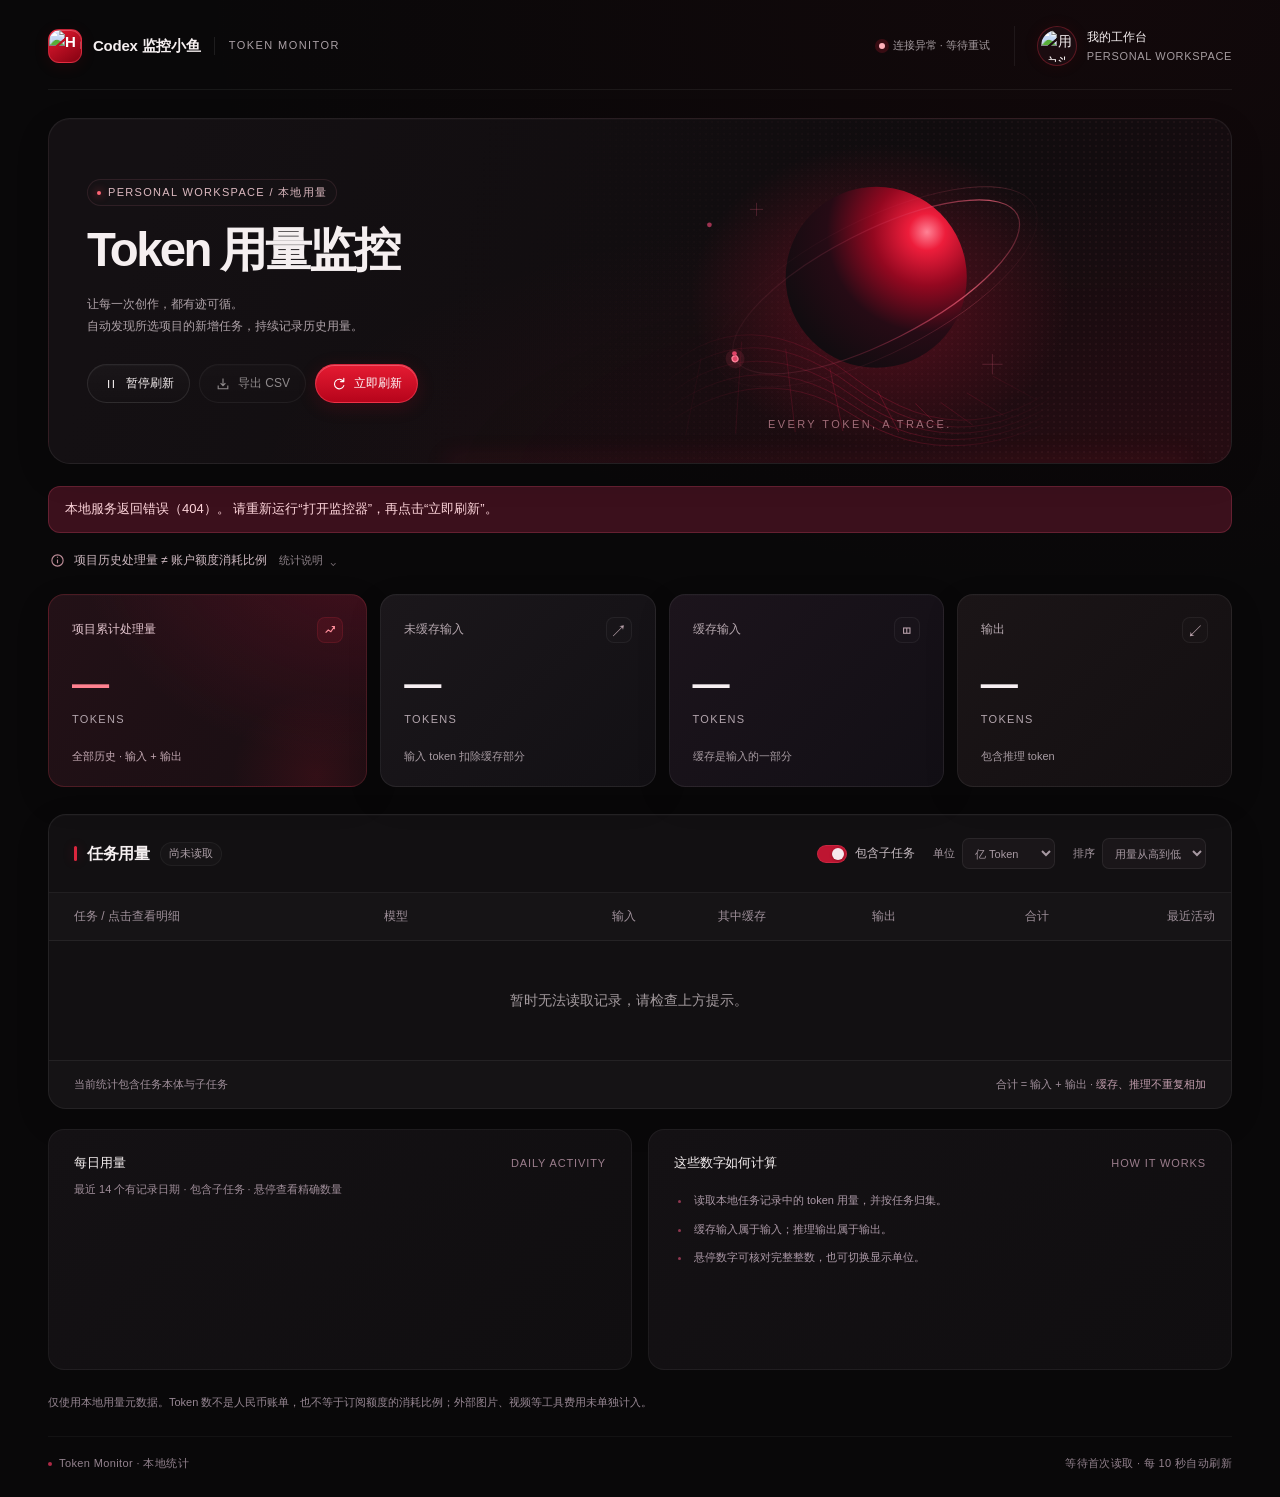
==== skills/codex-token-monitor/assets/app/index.html @ e3d62ac7 "发布 Codex 监控小鱼初始版本" ====
<!doctype html>
<html lang="zh-CN">
<head>
  <meta charset="utf-8">
  <meta name="viewport" content="width=device-width,initial-scale=1">
  <meta name="color-scheme" content="dark">
  <title>Codex 监控小鱼 · Token 用量监控</title>
  <link rel="icon" type="image/jpeg" href="/assets/logo.jpg">
  <style>
    :root{color-scheme:dark;--paper:#090809;--surface:#121012;--ink:#f5eff0;--muted:#a49b9f;--line:#ffffff10;--accent:#ff6574;--red:#b50104;--deep-red:#3b080f;--shadow:0 12px 34px #0002}
    *{box-sizing:border-box}html{scroll-behavior:smooth}body{margin:0;background:var(--paper);color:var(--ink);font-family:"Segoe UI","Microsoft YaHei",sans-serif;font-size:14px;line-height:1.6;-webkit-font-smoothing:antialiased}body:before{content:"";position:absolute;z-index:-1;inset:0 0 auto;height:720px;pointer-events:none;background:radial-gradient(ellipse at 86% 0%,#690d1918,transparent 58%)}button,input,select{font:inherit}button,select{color:inherit}button{cursor:pointer;touch-action:manipulation}button:focus-visible,select:focus-visible,a:focus-visible,input:focus-visible,summary:focus-visible{outline:2px solid #ff9ca8;outline-offset:4px}button:disabled{cursor:wait;opacity:.55}button svg{width:16px;height:16px;flex-shrink:0}svg{display:block}a{color:var(--accent);text-underline-offset:3px}main{max-width:1480px;margin:auto;padding:26px 48px 24px}
    .topbar{display:grid;grid-template-columns:1fr auto auto;align-items:center;gap:24px;padding-bottom:23px;margin-bottom:28px;border-bottom:1px solid var(--line)}.brand{display:flex;align-items:center;gap:11px;font-size:15px;font-weight:650;letter-spacing:-.015em;white-space:nowrap}.brandmark{width:34px;height:34px;display:grid;place-items:center;background:linear-gradient(145deg,#e71b31,#830111);color:#fff;border:1px solid #f74a5d70;border-radius:11px;box-shadow:inset 0 1px #ffabb75c,0 3px 15px #b400171f}.brandmark img{display:block;width:100%;height:100%;object-fit:cover;border-radius:inherit}.brandmark{overflow:hidden;flex-shrink:0}.profile{position:relative}.avatar-feedback{position:absolute;right:0;top:100%;z-index:5;width:225px;padding:8px 11px;border-radius:8px;background:#31121c;color:#f3b8c5;font-size:11px;white-space:normal;box-shadow:0 5px 15px #0004}.local-tag{font-size:11px;color:#aaa0a5;padding-left:14px;margin-left:2px;border-left:1px solid #ffffff16;font-weight:400;letter-spacing:.13em}.profile{display:flex;align-items:center;gap:10px;border-left:1px solid var(--line);padding-left:22px}.avatar-wrap{padding:3px;border:1px solid #ee33494d;border-radius:50%;background:#1b0c10;box-shadow:0 0 16px #ad001216}.avatar-wrap img{width:32px;height:32px;border-radius:50%;display:block;object-fit:cover}.profile-copy{font-size:12px;font-weight:500;line-height:1.5}.profile-copy span{display:block;font-size:11px;font-weight:400;color:var(--muted);letter-spacing:.06em;margin-top:2px}.status{display:flex;gap:8px;align-items:center;font-size:11px;color:var(--muted)}.status-dot{width:6px;height:6px;border-radius:50%;flex-shrink:0;background:#ff586c;box-shadow:0 0 0 4px #d9203820,0 0 12px #e72a3e66}.status[data-state="paused"] .status-dot{background:#aaa0a6;box-shadow:0 0 0 4px #ffffff0b}.status[data-state="error"] .status-dot{background:#ffb1ba;box-shadow:0 0 0 4px #d9203833}
    .hero{isolation:isolate;position:relative;display:grid;grid-template-columns:55% 45%;align-items:center;min-height:326px;padding:32px 38px;overflow:hidden;gap:0;margin-bottom:22px;border:1px solid #ffffff12;border-radius:22px;background:radial-gradient(ellipse at 90% 105%,#a70b251f,transparent 57%),linear-gradient(110deg,#141013 10%,#100c0e 70%,#160c10);box-shadow:inset 0 1px #ffffff05,var(--shadow)}.hero:before{content:"";position:absolute;z-index:-1;inset:0;pointer-events:none;background-image:radial-gradient(#9c546950 .65px,transparent .9px);background-size:6px 6px;mask-image:linear-gradient(100deg,transparent 34%,#0005 85%)}.hero:after{content:"";position:absolute;bottom:-1px;left:34%;right:4%;height:1px;background:linear-gradient(90deg,transparent,#e02a4590,#ff768080,transparent);box-shadow:0 0 24px 5px #cf17372a;pointer-events:none}.hero-copy{position:relative;z-index:2;flex:1;min-width:0}.eyebrow{display:inline-flex;align-items:center;gap:7px;margin:0 0 14px;color:#dcb9c0;font-size:11px;font-weight:500;letter-spacing:.12em;padding:4px 9px;border:1px solid #dc7e921f;border-radius:30px;background:#ffffff03}.eyebrow:before{content:"";width:4px;height:4px;border-radius:50%;background:var(--accent);box-shadow:0 0 8px #ff4555}h1{margin:0;font-size:clamp(34px,3.7vw,50px);letter-spacing:-.055em;line-height:1.25;font-weight:650}.intro{margin:13px 0 0;color:#aea2a8;font-size:12px;line-height:1.9}.hero-actions{display:flex;gap:9px;flex-wrap:wrap;margin-top:26px}.button{border:1px solid #ffffff18;border-radius:30px;background:linear-gradient(180deg,#ffffff07,#ffffff02);padding:9px 15px;display:inline-flex;align-items:center;justify-content:center;gap:7px;white-space:nowrap;font-size:12px;min-height:39px;box-shadow:inset 0 1px #ffffff06;transition:background .18s,border-color .18s,box-shadow .18s}.button:hover{background:#ffffff0d;border-color:#ffffff30}.button.primary{background:linear-gradient(180deg,#e51b32,#b6041b);border-color:#f5475b87;color:#fff;box-shadow:inset 0 1px #ffb9c459,0 4px 18px #d006262b}.button.primary:hover{background:linear-gradient(180deg,#ef3045,#cd0a24);box-shadow:inset 0 1px #ffc5cf70,0 4px 23px #d0062644}.hero-art{width:calc(100% + 38px);height:280px;margin-left:-38px;position:relative;align-self:center;pointer-events:none}.hero-art svg{width:100%;height:100%;overflow:visible}.orb-depth{transform:translate(var(--pointer-x,0px),var(--pointer-y,0px))}.mesh-depth{transform:translate(calc(var(--pointer-x,0px) * -.4),calc(var(--pointer-y,0px) * -.4))}.orbit-drift{transform-origin:184px 114px;animation:orbit-drift 18s ease-in-out infinite alternate}.orbit-point{offset-path:path("M51 114 A133 46 0 1 0 317 114 A133 46 0 1 0 51 114");offset-rotate:0deg;animation:orbit-travel 32s linear infinite}.orbit-point.secondary{animation-duration:42s;animation-delay:-18s}.motion-paused .orbit-drift,.motion-paused .orbit-point{animation-play-state:paused}@keyframes orbit-drift{from{transform:rotate(-5deg)}to{transform:rotate(7deg)}}@keyframes orbit-travel{to{offset-distance:100%}}.art-caption{position:absolute;bottom:-3px;left:0;width:100%;max-width:405px;text-align:center;font-size:11px;letter-spacing:.22em;color:#9f6b77}.error{background:#3b101c;border:1px solid #9c354b70;border-radius:12px;color:#ffd6dc;padding:12px 16px;font-size:13px;margin-bottom:18px}
    .scope-explainer{margin:0 0 24px;padding:0 2px;color:var(--muted);font-size:12px}.scope-explainer summary{list-style:none;cursor:pointer;display:flex;align-items:center;gap:9px;width:fit-content;max-width:100%;font-size:12px}.scope-explainer summary::-webkit-details-marker{display:none}.scope-explainer summary svg{width:15px;height:15px;flex-shrink:0;color:#bd8d98}.scope-explainer strong{font-weight:500;color:#cdb8c0}.scope-hint{color:#8f838a;font-size:11px;margin-left:3px;display:flex;align-items:center;gap:6px;white-space:nowrap}.scope-hint:after{content:"⌄";font-size:15px;line-height:1;transition:transform .2s}.scope-explainer[open] .scope-hint:after{transform:rotate(180deg)}.scope-body{padding:11px 15px;margin-top:10px;border:1px solid #ffffff0d;border-radius:10px;background:#ffffff02;line-height:1.9}.scope-body p{margin:3px 0}.scope-explainer a{color:#df97a4}
    .metrics{display:grid;grid-template-columns:1.16fr 1fr 1fr 1fr;gap:13px;margin-bottom:27px}.metric{position:relative;isolation:isolate;overflow:hidden;background:linear-gradient(135deg,#171316,#111011);border:1px solid #ffffff11;border-radius:16px;padding:22px 23px 20px;box-shadow:inset 0 1px #ffffff03,var(--shadow);min-width:0}.metric:nth-child(2){background:linear-gradient(135deg,#1b171b,#121014)}.metric:nth-child(3){background:linear-gradient(135deg,#1c141c,#120f15)}.metric:nth-child(4){background:linear-gradient(135deg,#1b1517,#130f11)}.metric.total{background:radial-gradient(ellipse at 100% -30%,#b5103747,transparent 64%),linear-gradient(120deg,#231117,#180e12);border-color:#af35434d}.metric.total:after{content:"";z-index:-1;position:absolute;right:-40px;bottom:-80px;width:180px;height:180px;border-radius:50%;background:radial-gradient(circle,#d4142f22,transparent 66%)}.metric.total:before{content:"";position:absolute;top:-1px;left:20px;right:20px;height:1px;background:linear-gradient(90deg,transparent,#f5687b9c,transparent)}.metric-label{font-size:12px;color:#b7a9b0;display:flex;justify-content:space-between;align-items:center;gap:8px}.metric.total .metric-label{color:#e4c6cf}.metric-icon{width:26px;height:26px;border:1px solid #ffffff0e;border-radius:8px;background:#ffffff03;display:grid;place-items:center;color:#bba3ad;font-size:17px}.metric-icon svg{width:14px;height:14px}.metric.total .metric-icon{background:#be203521;border-color:#e6354826;color:#ff8e9b}.metric-value{font-size:clamp(24px,2.9vw,41px);font-weight:580;font-variant-numeric:tabular-nums;letter-spacing:-.055em;line-height:1.15;margin:19px 0 6px;overflow-wrap:anywhere;color:#f7eff2}.metric.total .metric-value{color:#ff8190}.metric-unit{font-size:11px;font-weight:400;letter-spacing:.12em;color:#b3a5ad}.metric-note{font-size:11px;line-height:1.7;color:#a89ca3;margin-top:19px;min-height:19px;overflow-wrap:anywhere}.metric.total .metric-note{color:#c3a8b2}
    .workspace{border:1px solid #ffffff13;border-radius:18px;background:#121012;box-shadow:inset 0 1px #ffffff04,var(--shadow);overflow:hidden}.table-toolbar{padding:23px 25px;display:flex;justify-content:space-between;align-items:center;gap:18px}.section-heading{display:flex;align-items:center;gap:10px}.section-heading:before{content:"";width:3px;height:15px;border-radius:3px;background:#da263d;box-shadow:0 0 11px #bb17374d}.section-heading h2{font-size:16px;font-weight:600;margin:0;letter-spacing:-.02em}.badge{background:#ffffff05;border:1px solid #ffffff0c;color:#afa1a9;font-size:11px;padding:2px 8px;border-radius:30px;white-space:nowrap}.table-controls{display:flex;align-items:center;gap:18px;flex-wrap:wrap}.toggle-label{display:flex;align-items:center;gap:8px;font-size:12px;cursor:pointer;white-space:nowrap;color:#c9bec4}.toggle-label input{appearance:none;margin:0;width:30px;height:18px;background:#494047;border:1px solid #ffffff12;border-radius:20px;cursor:pointer;position:relative;transition:background .15s;flex-shrink:0}.toggle-label input:after{content:"";width:12px;height:12px;border-radius:50%;background:#f6e7ed;position:absolute;top:2px;left:2px;box-shadow:0 1px 3px #0004;transition:left .15s}.toggle-label input:checked{background:#be1531;border-color:#d73b5470}.toggle-label input:checked:after{left:14px}.sort-label{display:flex;gap:7px;align-items:center;color:#a799a2;font-size:11px;white-space:nowrap}.sort-label select{font-size:11px;border:1px solid #ffffff12;border-radius:7px;background:#1a1619;padding:6px 8px;max-width:140px;min-height:31px}.table-wrap{overflow-x:auto;scrollbar-color:#4c2835 #171115;scrollbar-width:thin}table{width:100%;border-collapse:collapse;table-layout:fixed;font-size:14px;min-width:930px}col.name-col{width:27%}col.model-col{width:13%}col.num-col{width:11%}col.total-col{width:13%}col.time-col{width:14%}thead{background:#ffffff04}th{font-weight:400;color:#9f909a;font-size:12px;padding:14px 16px;text-align:right;white-space:nowrap;border-top:1px solid var(--line);border-bottom:1px solid var(--line)}th:first-child{text-align:left;padding-left:25px}th.model{text-align:left}td{padding:23px 16px;border-bottom:1px solid #ffffff09;text-align:right;vertical-align:middle;font-variant-numeric:tabular-nums}tbody tr:last-child td{border-bottom:0}td:first-child{text-align:left;padding-left:25px}tr.task-row{background:#0e0c0f;transition:background .15s}tr.task-row:nth-of-type(4n+3){background:#110e12}tr.task-row:hover,tr.task-row.is-expanded{background:#20121a}.task-title-button{border:0;padding:0;background:transparent;display:flex;align-items:flex-start;gap:10px;text-align:left;width:100%;color:var(--ink)}.task-index{font-size:11px;line-height:22px;color:#826c78;min-width:16px;font-variant-numeric:tabular-nums}.chevron{width:12px;height:12px;flex-shrink:0;margin-top:5px;color:#9e7485;transition:transform .15s}.task-title-button[aria-expanded="true"] .chevron{transform:rotate(90deg);color:var(--accent)}.task-title{font-size:14px;font-weight:600;line-height:1.65;overflow-wrap:anywhere}.task-meta{display:block;color:#a2949c;font-size:12px;font-weight:400;margin-top:5px;line-height:1.6}.model-cell{text-align:left;color:#b5a4ae;font-size:12px;overflow-wrap:anywhere}.model-chip{display:inline-block;border:1px solid #ffffff0f;background:#ffffff03;border-radius:5px;padding:3px 6px;max-width:100%;overflow-wrap:anywhere}.numeric{white-space:nowrap;color:#d1c5cd;font-size:14px}.total-cell{color:#f78598;font-weight:600}.time-cell{color:#a99aa4;font-size:12px;line-height:1.8;white-space:nowrap}.detail-row td{padding:0 25px 22px;background:#09080b;text-align:left}.detail-content{padding-top:18px;display:grid;grid-template-columns:repeat(3,minmax(0,1fr));gap:12px}.detail-card{border:1px solid #c26a891f;border-radius:10px;padding:14px 16px;background:linear-gradient(130deg,#21151e,#161017)}.detail-card h3{font-size:13px;margin:0 0 11px;font-weight:500;color:#e1cdd8}.detail-card dl{margin:0}.detail-card dl div{display:flex;justify-content:space-between;gap:10px;margin:7px 0;font-size:12px}.detail-card dt{color:#a08e9b}.detail-card dd{margin:0;font-variant-numeric:tabular-nums;overflow-wrap:anywhere;text-align:right}.detail-card .detail-total{border-top:1px solid #ffffff0e;padding-top:9px;margin-top:9px;font-weight:600;color:#f78da1}.detail-card .detail-total dt{color:#c492a4}.detail-metadata{grid-column:1/-1;color:#a4919f;font-size:12px;overflow-wrap:anywhere;line-height:1.8}.task-alias{margin:0 0 7px;color:#c5b2bf}.task-warning{color:#ef9dad;font-size:11px;margin:7px 0 0}.empty{padding:48px;text-align:center!important;color:var(--muted)}.table-footer{padding:15px 25px;color:#a08f9b;font-size:11px;display:flex;gap:12px;justify-content:space-between;border-top:1px solid var(--line);background:#ffffff03}.table-footer strong{font-weight:400;color:#c29dad}
    .lower-grid{display:grid;grid-template-columns:1fr 1fr;gap:16px;margin-top:20px}.panel{padding:23px 25px;border:1px solid #ffffff0e;border-radius:16px;background:linear-gradient(135deg,#141114,#100e10);min-width:0}.panel h2{margin:0;font-size:13px;font-weight:500;letter-spacing:-.01em}.panel-heading{display:flex;align-items:center;justify-content:space-between;gap:12px}.panel-kicker{font-size:11px;letter-spacing:.08em;color:#9b7d8c}.panel-subtitle{font-size:11px;color:#a08e9a;margin:6px 0 0;line-height:1.8}.daily-chart{height:126px;display:flex;align-items:stretch;gap:8px;margin-top:20px}.day{flex:1;display:flex;flex-direction:column;justify-content:flex-end;gap:10px;min-width:0}.day-bar-wrap{flex:1;display:flex;align-items:flex-end;background:linear-gradient(to top,#54152a19,transparent);border-bottom:1px solid #ffffff0d;border-radius:4px}.day-bar{width:100%;height:var(--height);min-height:2px;background:linear-gradient(to top,#59132a,#bb3856);border:1px solid #ff799321;border-radius:5px 5px 0 0;box-shadow:inset 0 1px #ffadc43d}.day:last-child .day-bar{background:linear-gradient(to top,#91192e,#ee5269);box-shadow:inset 0 1px #ffa2b47a,0 0 18px #df28551f}.day-label{font-size:11px;text-align:center;color:#a38a9a;white-space:nowrap}.method-list{padding-left:17px;margin:16px 0 0;color:#ac99a7;font-size:11px;line-height:1.85}.method-list li{margin:8px 0;padding-left:3px}.method-list li::marker{color:#8e3850}.notes{margin-top:22px;color:#978793;font-size:11px;line-height:1.9}.notes p{margin:4px 0}.source{overflow-wrap:anywhere;color:#85767f}.page-footer{display:flex;justify-content:space-between;gap:15px;color:#93828e;font-size:11px;letter-spacing:.035em;margin:23px 0 0;padding-top:18px;border-top:1px solid #ffffff0a}.page-footer-brand{display:flex;align-items:center;gap:7px}.footer-dot{width:4px;height:4px;border-radius:50%;background:#ad2945}.sr-only{position:absolute;width:1px;height:1px;padding:0;margin:-1px;overflow:hidden;clip:rect(0,0,0,0);white-space:nowrap;border:0}[hidden]{display:none!important}
    @media(min-width:1500px){main{padding-top:32px}.hero{min-height:312px}.metric{padding:25px 27px}.metric-value{margin-top:24px}td{padding-top:22px;padding-bottom:22px}}
    @media(max-width:1200px){main{padding:25px 28px}.local-tag{display:none}.hero{padding:30px}.hero-art{width:calc(100% + 24px);height:256px;margin-left:-24px}.metric{padding:20px}.table-toolbar{align-items:flex-start}.table-controls{gap:10px}.metrics{gap:11px}.metric-note{font-size:11px}.profile-copy{display:none}.profile{padding-left:16px}}
    @media(max-width:980px){main{padding:24px}.topbar{gap:16px}.hero-art{width:calc(100% + 16px);height:230px;margin-left:-16px}.hero{padding:28px;min-height:292px;gap:0}.metrics{grid-template-columns:repeat(2,minmax(0,1fr));gap:12px}.metric{padding:21px 24px}.metric-value{font-size:36px}.metric-note{margin-top:13px}.table-toolbar{padding:22px;flex-wrap:wrap}.table-controls{gap:14px}.table-wrap{overflow:visible}table,tbody{display:block;min-width:0;width:100%}colgroup,thead{display:none}.task-row{display:grid;grid-template-columns:repeat(3,minmax(0,1fr));gap:13px 18px;border:1px solid #ffffff0c;border-radius:12px;padding:17px 18px;margin:0 16px 12px;background:linear-gradient(125deg,#100d11,#0b090c)}td{display:block;padding:0;border:0;text-align:left;min-width:0}td:first-child{padding:0}.name-cell{grid-column:1/3;grid-row:1}.task-title{font-size:14px}.task-meta{font-size:12px}.task-index{min-width:17px}.model-cell{grid-column:1/-1;grid-row:2;padding-left:27px;margin-top:-7px}.model-chip{padding:2px 6px;font-size:11px}.numeric{font-size:14px;white-space:normal;overflow-wrap:anywhere}.numeric:before{content:attr(data-label);display:block;font-size:11px;color:#a48e9e;font-weight:400;margin-bottom:4px}.total-cell{grid-column:3;grid-row:1;text-align:right;font-size:17px;align-self:start;letter-spacing:-.035em}.total-cell:before{font-size:11px;letter-spacing:0}.time-cell{grid-column:1/-1;font-size:11px;border-top:1px solid #ffffff08;padding-top:10px;color:#a08b99}.time-cell:before{content:"最近活动 · ";color:#897381}.detail-row{display:block;margin:-5px 16px 13px}.detail-row td{display:block;padding:0 0 10px;border-radius:10px}.detail-content{padding:12px;gap:10px}.detail-card{padding:12px}.detail-metadata{padding:0 3px}.detail-card dl div{font-size:11px}.empty{display:block;padding:35px 20px}.table-footer{padding:16px 22px;flex-wrap:wrap;gap:5px}.lower-grid{grid-template-columns:1fr 1fr}.panel{padding:21px}.day-label{font-size:11px}.daily-chart{gap:5px}}
    @media(max-width:650px){main{padding:20px 16px}.topbar{grid-template-columns:1fr auto;gap:12px;margin-bottom:18px;padding-bottom:17px}.brand{font-size:14px}.brandmark{width:31px;height:31px;border-radius:9px}.profile{grid-column:2;grid-row:1;border:0;padding:0}.avatar-wrap img{width:30px;height:30px}.status{grid-column:1/-1;grid-row:2;font-size:11px;margin-left:3px;gap:9px}.hero{display:block;min-height:286px;padding:25px 23px 27px;border-radius:17px;margin-bottom:16px}.hero-copy{max-width:100%}.hero-art{position:absolute;z-index:-1;right:-56px;top:-21px;width:225px;height:200px;margin-left:0;opacity:.44}.hero:before{mask-image:linear-gradient(120deg,transparent,#0003)}.art-caption{display:none}.eyebrow{font-size:11px;margin-bottom:17px;padding:4px 8px}h1{font-size:34px;letter-spacing:-.055em}.intro{font-size:11px;margin-top:12px;max-width:235px;color:#c2aeb9;line-height:1.9}.hero-actions{gap:7px;margin-top:23px}.button{font-size:11px;padding:8px 11px;gap:5px;min-height:37px}.button svg{width:14px;height:14px}.scope-explainer{margin-bottom:19px;padding:0 3px}.scope-explainer summary{gap:7px;font-size:11px;align-items:flex-start;line-height:1.8}.scope-explainer summary svg{margin-top:2px;width:13px;height:13px}.scope-hint{font-size:11px;margin-left:auto;gap:3px}.scope-body{font-size:11px;padding:10px 12px}.metrics{gap:10px;margin-bottom:19px}.metric{padding:17px 16px;border-radius:13px}.metric-label{font-size:11px;gap:4px}.metric-icon{width:22px;height:22px;font-size:14px;border-radius:6px}.metric-value{font-size:30px;margin-top:17px;letter-spacing:-.06em}.metric-unit{font-size:11px}.metric-note{font-size:11px;margin-top:13px;min-height:34px;line-height:1.7}.table-toolbar{padding:18px 16px;gap:15px}.section-heading h2{font-size:15px}.table-controls{display:grid;grid-template-columns:1fr auto;gap:13px 12px;width:100%}.toggle-label{font-size:11px;grid-column:1/-1}.sort-label{font-size:11px;justify-content:flex-start;gap:7px}.sort-label:last-child{justify-content:flex-end}.sort-label select{font-size:11px;padding:5px 6px;max-width:120px}.badge{font-size:11px}.task-row{gap:12px 11px;margin:0 11px 11px;padding:15px 13px}.task-index{display:none}.task-title-button{gap:8px}.task-title{font-size:14px;line-height:1.65}.task-meta{font-size:12px;line-height:1.6;margin-top:5px}.chevron{width:10px;height:10px;margin-top:6px}.model-cell{padding-left:18px;margin-top:-4px}.numeric{font-size:13px}.numeric:before{font-size:11px;margin-bottom:3px}.total-cell{font-size:15px;line-height:1.6;letter-spacing:-.045em}.total-cell:before{font-size:11px}.time-cell{font-size:11px;padding-top:8px}.detail-row{margin:-4px 11px 11px}.detail-content{grid-template-columns:1fr;padding:10px;gap:10px}.detail-card{padding:13px 14px}.detail-card dl div{font-size:11px}.detail-metadata{font-size:11px}.table-footer{padding:13px 16px;font-size:11px;gap:6px}.lower-grid{grid-template-columns:1fr;gap:14px;margin-top:16px}.panel{padding:20px}.daily-chart{height:125px;gap:6px}.day-label{font-size:11px}.panel-subtitle{font-size:11px}.panel-kicker{font-size:11px}.method-list{font-size:11px}.notes{margin-top:18px;font-size:11px}.page-footer{display:block;margin-top:19px;font-size:11px;line-height:1.9}.page-footer>span{display:flex;margin:4px 0}.source{font-size:11px}}
    @media(max-width:360px){main{padding:16px 12px}.hero{padding:23px 17px}h1{font-size:30px}.button{padding:8px 9px;font-size:11px}.metric{padding:15px 12px}.metric-value{font-size:26px}.scope-hint{font-size:0}.scope-hint:after{font-size:13px}.table-controls{gap:12px 8px}.sort-label{gap:5px}.total-cell{font-size:13px}}
    @media(prefers-reduced-motion:reduce){*{scroll-behavior:auto!important;transition:none!important;animation:none!important}.orb-depth,.mesh-depth{transform:none}}
  </style>
</head>
<body>
<main>
  <header class="topbar">
    <div class="brand"><span class="brandmark"><img id="brand-logo" src="/assets/logo.jpg" alt="H 品牌标识" width="34" height="34"></span>Codex 监控小鱼 <span class="local-tag">TOKEN MONITOR</span></div>
    <div class="status" id="status" role="status" aria-live="polite"><span class="status-dot" aria-hidden="true"></span><span id="status-text">正在连接本地记录…</span></div>
    <div class="profile"><button class="avatar-wrap" id="avatar-button" type="button" title="更换我的头像" aria-label="更换我的头像"><img id="user-avatar" src="/assets/avatar.svg" alt="用户头像" width="32" height="32"></button><input id="avatar-upload" type="file" accept="image/jpeg,image/png,image/webp" hidden><div class="profile-copy">我的工作台<span>PERSONAL WORKSPACE</span></div><span class="avatar-feedback" id="avatar-feedback" role="status" hidden></span></div>
  </header>
  <section class="hero" aria-labelledby="page-title">
    <div class="hero-copy"><p class="eyebrow">PERSONAL WORKSPACE / 本地用量</p><h1 id="page-title">Token 用量监控</h1><p class="intro">让每一次创作，都有迹可循。<br><span id="project-intro">自动发现所选项目的新增任务，持续记录历史用量。</span></p>
    <div class="hero-actions">
      <button class="button" id="pause" type="button" aria-pressed="false"><svg viewBox="0 0 20 20" fill="none" stroke="currentColor" stroke-width="1.4" aria-hidden="true"><path d="M7 5v10M13 5v10"/></svg><span id="pause-label">暂停刷新</span></button>
      <button class="button" id="export" type="button" disabled><svg viewBox="0 0 20 20" fill="none" stroke="currentColor" stroke-width="1.4" aria-hidden="true"><path d="M10 3v9m-3-3 3 3 3-3M4 12v4h12v-4"/></svg>导出 CSV</button>
      <button class="button primary" id="refresh" type="button"><svg viewBox="0 0 20 20" fill="none" stroke="currentColor" stroke-width="1.4" aria-hidden="true"><path d="M15.5 7A6 6 0 1 0 16 12M16 3v4h-4" stroke-linecap="round" stroke-linejoin="round"/></svg>立即刷新</button>
    </div>
    </div>
    <div class="hero-art" aria-hidden="true">
      <svg viewBox="0 0 340 235" preserveAspectRatio="xMinYMid meet" fill="none">
        <defs>
          <radialGradient id="orb-glow"><stop stop-color="#eb153d" stop-opacity=".32"/><stop offset="1" stop-color="#eb153d" stop-opacity="0"/></radialGradient>
          <radialGradient id="orb-body" cx=".78" cy=".25" r=".85"><stop stop-color="#ff8295"/><stop offset=".12" stop-color="#ed1d3b"/><stop offset=".35" stop-color="#930820"/><stop offset=".65" stop-color="#260b15"/><stop offset="1" stop-color="#120c10"/></radialGradient>
          <linearGradient id="orb-line" x1="60" y1="40" x2="270" y2="210" gradientUnits="userSpaceOnUse"><stop stop-color="#ec7893" stop-opacity="0"/><stop offset=".55" stop-color="#df4266" stop-opacity=".25"/><stop offset=".82" stop-color="#ff6b84" stop-opacity=".7"/><stop offset="1" stop-color="#ed4f72" stop-opacity="0"/></linearGradient>
          <linearGradient id="mesh-line" x1="0" y1="180" x2="340" y2="200" gradientUnits="userSpaceOnUse"><stop stop-color="#d91d49" stop-opacity="0"/><stop offset=".55" stop-color="#d91d49" stop-opacity=".4"/><stop offset="1" stop-color="#d91d49" stop-opacity="0"/></linearGradient>
        </defs>
        <ellipse cx="188" cy="122" rx="160" ry="128" fill="url(#orb-glow)"/>
        <g class="mesh-depth" stroke="url(#mesh-line)" stroke-width=".6"><path d="M-18 209Q62 110 165 190T365 172M-18 219Q66 123 165 198T365 181M-18 229Q70 137 165 206T365 190M-18 239Q74 151 165 214T365 199M-18 249Q78 165 165 222T365 208"/><path d="m37 174-13 65m47-79-5 77m42-71 8 70m29-54 11 53m29-34 18 35m14-24 22 22m-1-23 27 19m-5-27 31 19m-9-33 37 20"/></g>
        <g class="orb-depth"><circle cx="184" cy="106" r="76" fill="url(#orb-body)"/>
        <g class="orbit-drift"><ellipse cx="184" cy="114" rx="133" ry="46" transform="rotate(-27 184 114)" stroke="url(#orb-line)"/>
        <ellipse cx="184" cy="114" rx="149" ry="56" transform="rotate(-27 184 114)" stroke="url(#orb-line)" stroke-width=".5" opacity=".5"/>
        <g transform="rotate(-27 184 114)"><g class="orbit-point"><circle r="3" fill="#ff8da1"/><circle r="8" fill="#eb486a" fill-opacity=".12"/></g><circle class="orbit-point secondary" r="2" fill="#de4568"/></g></g></g>
        <circle cx="65" cy="170" r="2" fill="#de4568"/><circle cx="44" cy="62" r="2" fill="#9c3250"/>
        <path d="M273 179h17m-8.5-8.5v17M78 49h11m-5.5-5.5v11" stroke="#ae4963" stroke-opacity=".4" stroke-width=".7"/>
      </svg>
      <span class="art-caption">EVERY TOKEN, A TRACE.</span>
    </div>
  </section>
  <div class="error" id="error" role="alert" hidden></div>
  <details class="scope-explainer" aria-label="项目处理量与账户额度的区别">
    <summary><svg viewBox="0 0 16 16" fill="none" stroke="currentColor" stroke-width="1.2" aria-hidden="true"><circle cx="8" cy="8" r="6"/><path d="M8 7v4m0-7v1"/></svg><strong>项目历史处理量 ≠ 账户额度消耗比例</strong><span class="scope-hint">统计说明</span></summary>
    <div class="scope-body"><p>本页累计所选项目自任务开始以来的输入与输出，包括缓存和重复读取的上下文；账户额度重置后，这里的历史量仍然保留。</p>
    <p>Codex 的“使用情况”显示账户在当前额度窗口内的剩余比例。模型、上下文、推理、工具使用和缓存都会影响额度消耗，不能按这里的 Token 总量换算百分比。<a href="https://learn.chatgpt.com/docs/pricing#what-are-the-usage-limits-for-my-plan" target="_blank" rel="noopener noreferrer">官方说明</a></p></div>
  </details>
  <section class="metrics" aria-label="用量概览">
    <article class="metric total"><div class="metric-label">项目累计处理量<span class="metric-icon" aria-hidden="true"><svg viewBox="0 0 16 16" fill="none" stroke="currentColor" stroke-width="1.3"><path d="M3 11 6 8l3 2 4-6M10 4h3v3"/></svg></span></div><div class="metric-value" id="total-value">—</div><div class="metric-unit">TOKENS</div><div class="metric-note" id="total-note">全部历史 · 输入 + 输出</div></article>
    <article class="metric"><div class="metric-label">未缓存输入<span class="metric-icon" aria-hidden="true">↗</span></div><div class="metric-value" id="input-value">—</div><div class="metric-unit">TOKENS</div><div class="metric-note">输入 token 扣除缓存部分</div></article>
    <article class="metric"><div class="metric-label">缓存输入<span class="metric-icon" aria-hidden="true">◫</span></div><div class="metric-value" id="cached-value">—</div><div class="metric-unit">TOKENS</div><div class="metric-note" id="cache-note">缓存是输入的一部分</div></article>
    <article class="metric"><div class="metric-label">输出<span class="metric-icon" aria-hidden="true">↙</span></div><div class="metric-value" id="output-value">—</div><div class="metric-unit">TOKENS</div><div class="metric-note" id="reasoning-note">包含推理 token</div></article>
  </section>
  <section class="workspace" aria-labelledby="tasks-heading">
    <div class="table-toolbar"><div class="section-heading"><h2 id="tasks-heading">任务用量</h2><span class="badge" id="task-count">读取中</span></div><div class="table-controls"><label class="toggle-label"><input id="include-children" type="checkbox" checked>包含子任务</label><label class="sort-label">单位<select id="unit"><option value="yi">亿 Token</option><option value="raw">原始 Token</option></select></label><label class="sort-label">排序<select id="sort"><option value="total">用量从高到低</option><option value="activity">最近有活动</option><option value="title">任务名称</option></select></label></div></div>
    <div class="table-wrap"><table><caption class="sr-only">每个任务的累计 token 用量。点击任务名称查看本体与子任务明细。缓存输入已包含在输入列。</caption><colgroup><col class="name-col"><col class="model-col"><col class="num-col"><col class="num-col"><col class="num-col"><col class="total-col"><col class="time-col"></colgroup><thead><tr><th scope="col">任务 / 点击查看明细</th><th class="model" scope="col">模型</th><th scope="col">输入</th><th scope="col">其中缓存</th><th scope="col">输出</th><th scope="col">合计</th><th scope="col">最近活动</th></tr></thead><tbody id="tasks"><tr><td class="empty" colspan="7">正在读取本地 token 记录…</td></tr></tbody></table></div>
    <div class="table-footer"><span id="scope-note">当前统计包含任务本体与子任务</span><span>合计 = 输入 + 输出 · <strong>缓存、推理不重复相加</strong></span></div>
  </section>
  <div class="lower-grid">
    <section class="panel" id="daily-panel" aria-labelledby="daily-heading"><div class="panel-heading"><h2 id="daily-heading">每日用量</h2><span class="panel-kicker">DAILY ACTIVITY</span></div><p class="panel-subtitle" id="daily-subtitle">最近 14 个有记录日期 · 包含子任务 · 悬停查看精确数量</p><div class="daily-chart" id="daily-chart" role="img" aria-label="正在读取每日用量"></div></section>
    <section class="panel" aria-labelledby="method-heading"><div class="panel-heading"><h2 id="method-heading">这些数字如何计算</h2><span class="panel-kicker">HOW IT WORKS</span></div><ul class="method-list" id="methodology"><li>读取本地任务记录中的 token 用量，并按任务归集。</li><li>缓存输入属于输入；推理输出属于输出。</li><li>悬停数字可核对完整整数，也可切换显示单位。</li></ul></section>
  </div>
  <aside class="notes" aria-label="统计说明"><p>仅使用本地用量元数据。Token 数不是人民币账单，也不等于订阅额度的消耗比例；外部图片、视频等工具费用未单独计入。</p><p id="warnings"></p><p class="source" id="source"></p></aside>
  <footer class="page-footer"><span class="page-footer-brand"><i class="footer-dot" aria-hidden="true"></i>Token Monitor · 本地统计</span><span id="update-time">等待首次读取 · 每 10 秒自动刷新</span></footer>
</main>
<script>
'use strict';
const $ = id => document.getElementById(id);
const keys = ['input_tokens','cached_input_tokens','output_tokens','reasoning_output_tokens','total_tokens'];
const numberFormat = new Intl.NumberFormat('zh-CN');
const yiFormat = new Intl.NumberFormat('zh-CN', {maximumFractionDigits:4});
const expanded = new Set();
let data = null, paused = false, busy = false, timer = null, refreshSeconds = 10;
const format = value => numberFormat.format(Number(value) || 0);
const formatToken = (value, suffix = true) => {
  const number = Number(value) || 0;
  if ($('unit').value === 'raw') return format(number);
  const yi = number / 100000000;
  return (number > 0 && yi < 0.0001 ? '<0.0001' : yiFormat.format(yi)) + (suffix ? ' 亿' : '');
};
const amount = (object, key) => Number(object && object[key]) || 0;
const selectedUsage = task => $('include-children').checked ? task.usage : task.own;
const el = (tag, className, text) => {
  const node = document.createElement(tag);
  if (className) node.className = className;
  if (text !== undefined) node.textContent = text;
  return node;
};
const tokenNode = (tag, className, value) => {
  const node = el(tag, className, formatToken(value));
  node.title = format(value) + ' Token';
  return node;
};

const hero = document.querySelector('.hero');
const reduceMotion = window.matchMedia('(prefers-reduced-motion: reduce)');
let motionFrame = 0, pointerX = 0, pointerY = 0, targetX = 0, targetY = 0;
function moveHero() {
  pointerX += (targetX - pointerX) * .12;
  pointerY += (targetY - pointerY) * .12;
  const settled = Math.abs(targetX - pointerX) + Math.abs(targetY - pointerY) < .03;
  if (settled) { pointerX = targetX; pointerY = targetY; }
  hero.style.setProperty('--pointer-x', pointerX.toFixed(2) + 'px');
  hero.style.setProperty('--pointer-y', pointerY.toFixed(2) + 'px');
  motionFrame = settled ? 0 : requestAnimationFrame(moveHero);
}
function aimHero(x, y) {
  if (reduceMotion.matches || document.hidden) return;
  targetX = x; targetY = y;
  if (!motionFrame) motionFrame = requestAnimationFrame(moveHero);
}
hero.addEventListener('pointermove', event => {
  if (event.pointerType !== 'mouse') return;
  const rect = hero.getBoundingClientRect();
  aimHero(((event.clientX - rect.left) / rect.width - .5) * 24, ((event.clientY - rect.top) / rect.height - .5) * 18);
});
hero.addEventListener('pointerleave', () => aimHero(0, 0));
function syncHeroMotion() {
  const stopped = reduceMotion.matches || document.hidden;
  hero.classList.toggle('motion-paused', stopped);
  if (stopped) {
    cancelAnimationFrame(motionFrame);
    motionFrame = pointerX = pointerY = targetX = targetY = 0;
    hero.style.setProperty('--pointer-x', '0px');
    hero.style.setProperty('--pointer-y', '0px');
  }
}
reduceMotion.addEventListener('change', syncHeroMotion);
document.addEventListener('visibilitychange', syncHeroMotion);
syncHeroMotion();

const avatarKey = 'huanghuayu-monitor-avatar';
try {
  const savedAvatar = localStorage.getItem(avatarKey);
  if (/^data:image\/(jpeg|png|webp);base64,/.test(savedAvatar || '')) $('user-avatar').src = savedAvatar;
} catch {}
$('avatar-button').addEventListener('click', () => $('avatar-upload').click());
$('avatar-upload').addEventListener('change', async event => {
  const file = event.target.files[0];
  event.target.value = '';
  if (!file) return;
  const feedback = $('avatar-feedback'); feedback.hidden = true;
  try {
    if (!['image/jpeg','image/png','image/webp'].includes(file.type) || file.size > 2 * 1024 * 1024) throw new Error('请选择不超过 2 MB 的 JPG、PNG 或 WebP 图片。');
    const url = await new Promise((resolve, reject) => {
      const reader = new FileReader();
      reader.onload = () => resolve(reader.result);
      reader.onerror = () => reject(new Error('图片读取失败，请重新选择。'));
      reader.readAsDataURL(file);
    });
    const preview = new Image(); preview.src = url;
    try { await preview.decode(); } catch { throw new Error('无法识别这张图片，请换一张。'); }
    $('user-avatar').src = url;
    try { localStorage.setItem(avatarKey, url); }
    catch { throw new Error('头像已显示，但浏览器未能保存；下次打开需重新选择。'); }
  } catch (error) { feedback.textContent = error.message; feedback.hidden = false; }
});

try { if (localStorage.getItem('token-monitor-unit') === 'raw') $('unit').value = 'raw'; } catch {}
function totalsFor(tasks) {
  const total = Object.fromEntries(keys.map(key => [key, 0]));
  for (const task of tasks) for (const key of keys) total[key] += amount(selectedUsage(task), key);
  return total;
}
function validDate(value) {
  if (!value) return null;
  const date = new Date(value);
  return Number.isNaN(date.getTime()) ? null : date;
}
function timeText(value, dateOnly = false) {
  const date = validDate(value);
  if (!date) return '暂无记录';
  return date.toLocaleString('zh-CN', dateOnly ? {month:'2-digit',day:'2-digit'} : {month:'2-digit',day:'2-digit',hour:'2-digit',minute:'2-digit',hour12:false});
}
function setStatus(text, state = '') {
  $('status-text').textContent = text;
  $('status').dataset.state = state;
}
function detailCard(title, usage) {
  const card = el('div', 'detail-card');
  card.append(el('h3', '', title));
  const list = el('dl');
  for (const [key, label] of [['input_tokens','输入'],['cached_input_tokens','其中缓存'],['output_tokens','输出'],['reasoning_output_tokens','其中推理'],['total_tokens','合计']]) {
    const row = el('div', key === 'total_tokens' ? 'detail-total' : '');
    row.append(el('dt', '', label), tokenNode('dd', '', amount(usage,key)));
    list.append(row);
  }
  card.append(list);
  return card;
}
function taskRows(task, index) {
  const usage = selectedUsage(task);
  const row = el('tr', 'task-row' + (expanded.has(task.id) ? ' is-expanded' : ''));
  const nameCell = el('td','name-cell');
  const titleButton = el('button', 'task-title-button');
  titleButton.type = 'button';
  titleButton.setAttribute('aria-expanded', String(expanded.has(task.id)));
  titleButton.setAttribute('aria-controls', 'detail-' + index);
  const arrow = document.createElementNS('http://www.w3.org/2000/svg','svg');
  arrow.setAttribute('viewBox','0 0 16 16'); arrow.setAttribute('class','chevron'); arrow.setAttribute('aria-hidden','true');
  const path = document.createElementNS('http://www.w3.org/2000/svg','path');
  path.setAttribute('d','m6 3 5 5-5 5'); path.setAttribute('fill','none'); path.setAttribute('stroke','currentColor'); path.setAttribute('stroke-width','1.4');
  arrow.append(path);
  const title = el('span','task-title',task.title || task.screenshot_title || '未命名任务');
  const childCount = Number(task.child_count) || 0;
  title.append(el('span','task-meta',(task.archived ? '已归档 · ' : '') + (childCount ? childCount + ' 个子任务' : '独立任务')));
  titleButton.append(el('span','task-index',String(index + 1).padStart(2,'0')),arrow,title); nameCell.append(titleButton); row.append(nameCell);
  const model = el('td','model-cell'); model.append(el('span','model-chip',task.model || '未记录')); row.append(model);
  for (const [key,label] of [['input_tokens','输入'],['cached_input_tokens','其中缓存'],['output_tokens','输出'],['total_tokens','合计']]) {
    const cell = tokenNode('td','numeric' + (key === 'total_tokens' ? ' total-cell' : ''),amount(usage,key));
    cell.dataset.label = label;
    row.append(cell);
  }
  const time = el('td','time-cell',timeText(task.last_activity));
  const fullDate = validDate(task.last_activity);
  if (fullDate) time.title = fullDate.toLocaleString('zh-CN',{hour12:false});
  row.append(time);
  const detail = el('tr','detail-row'); detail.id = 'detail-' + index; detail.hidden = !expanded.has(task.id);
  const cell = el('td'); cell.colSpan = 7;
  const content = el('div','detail-content');
  content.append(detailCard('任务本体',task.own),detailCard('子任务 · ' + childCount + ' 个',task.children),detailCard($('include-children').checked ? '当前统计 · 含子任务' : '当前统计 · 仅本体',usage));
  const metadata = el('div','detail-metadata','任务 ID：' + task.id + ' · 用量记录：' + format(task.response_count) + ' 条' + (task.records_source ? ' · 数据来源：' + task.records_source : ''));
  if (task.screenshot_title && task.screenshot_title !== task.title) metadata.prepend(el('p','task-alias','原始截图标题：' + task.screenshot_title));
  for (const warning of task.warnings || []) metadata.append(el('p','task-warning',warning));
  content.append(metadata); cell.append(content); detail.append(cell);
  titleButton.addEventListener('click', () => {
    const next = !expanded.has(task.id);
    if (next) expanded.add(task.id); else expanded.delete(task.id);
    titleButton.setAttribute('aria-expanded',String(next)); row.classList.toggle('is-expanded',next); detail.hidden = !next;
  });
  return [row,detail];
}
function render() {
  $('project-intro').textContent = '自动发现 ' + (data.project_name || '所选项目') + ' 的新增任务，持续记录历史用量。';
  const tasks = Array.isArray(data.tasks) ? [...data.tasks] : [];
  const total = totalsFor(tasks);
  for (const [id, value] of [['total-value',total.total_tokens],['input-value',Math.max(0,total.input_tokens-total.cached_input_tokens)],['cached-value',total.cached_input_tokens],['output-value',total.output_tokens]]) {
    $(id).textContent = formatToken(value, false);
    $(id).title = format(value) + ' Token';
  }
  document.querySelectorAll('.metric-unit').forEach(node => { node.textContent = $('unit').value === 'yi' ? '亿 TOKENS' : 'TOKENS'; });
  $('total-note').textContent = '全部历史 · ' + tasks.length + ' 个任务 · ' + ($('include-children').checked ? '包含子任务' : '仅任务本体');
  $('cache-note').textContent = total.input_tokens ? '占全部输入的 ' + (total.cached_input_tokens/total.input_tokens*100).toFixed(1) + '%' : '缓存是输入的一部分';
  $('reasoning-note').textContent = '其中推理 ' + formatToken(total.reasoning_output_tokens) + ' Token';
  $('reasoning-note').title = format(total.reasoning_output_tokens) + ' Token';
  $('task-count').textContent = tasks.length + ' 个任务';
  $('scope-note').textContent = $('include-children').checked ? '当前统计包含任务本体与子任务' : '当前仅统计任务本体，已排除子任务';
  const sort = $('sort').value;
  tasks.sort((a,b) => sort === 'title' ? (a.title || '').localeCompare(b.title || '','zh-CN') : sort === 'activity' ? (validDate(b.last_activity)?.getTime() || 0)-(validDate(a.last_activity)?.getTime() || 0) : amount(selectedUsage(b),'total_tokens')-amount(selectedUsage(a),'total_tokens'));
  const body = $('tasks'); body.replaceChildren();
  if (!tasks.length) { const row = el('tr'); const cell = el('td','empty','没有找到可统计的任务记录。'); cell.colSpan = 7; row.append(cell); body.append(row); }
  tasks.forEach((task,index) => body.append(...taskRows(task,index)));
  $('daily-panel').hidden = !$('include-children').checked;
  const days = (Array.isArray(data.daily) ? data.daily : []).slice().sort((a,b) => a.date.localeCompare(b.date)).slice(-14);
  const chart = $('daily-chart'); chart.replaceChildren();
  if (!days.length) {
    chart.append(el('p','panel-subtitle','暂无每日用量记录。'));
    chart.setAttribute('aria-label','暂无每日用量记录');
  } else {
    const max = Math.max(1,...days.map(day => amount(day,'total_tokens')));
    chart.setAttribute('aria-label',days.map(day => day.date + '：' + formatToken(day.total_tokens) + ' Token').join('；'));
    for (const day of days) {
      const column = el('div','day'); column.title = day.date + ' · ' + formatToken(day.total_tokens) + ' Token' + ($('unit').value === 'yi' ? '（' + format(day.total_tokens) + ' Token）' : '');
      const wrap = el('div','day-bar-wrap'), bar = el('div','day-bar');
      bar.style.setProperty('--height', Math.max(1,amount(day,'total_tokens')/max*100) + '%');
      wrap.append(bar); column.append(wrap,el('span','day-label',day.date.slice(5).replace('-','/'))); chart.append(column);
    }
  }
  $('methodology').replaceChildren(...(data.methodology && data.methodology.length ? data.methodology : ['读取本地任务记录中的 token 用量，并按任务归集。','缓存输入属于输入；推理输出属于输出。','悬停数字可核对完整整数，也可切换显示单位。']).map(text => el('li','',text)));
  $('warnings').textContent = (data.warnings || []).join('；');
  $('source').textContent = data.source_home ? '记录位置：' + data.source_home : '';
  $('export').disabled = tasks.length === 0;
  updateFooter();
}
function updateFooter() {
  const date = data && validDate(data.generated_at);
  $('update-time').textContent = (date ? '更新于 ' + date.toLocaleString('zh-CN',{hour12:false}) : '等待首次读取') + (paused ? ' · 自动刷新已暂停' : ' · 每 ' + refreshSeconds + ' 秒自动刷新');
}
function schedule() {
  clearTimeout(timer);
  if (!paused) timer = setTimeout(refresh,refreshSeconds*1000);
}
async function refresh() {
  if (busy) return;
  clearTimeout(timer); busy = true; $('refresh').disabled = true;
  const controller = new AbortController(), timeout = setTimeout(() => controller.abort(),12000);
  try {
    if (location.protocol === 'file:') throw new Error('请通过“打开监控器”启动页面，直接打开 HTML 无法读取本地用量。');
    const response = await fetch('/api/usage',{cache:'no-store',signal:controller.signal});
    if (!response.ok) {
      const problem = await response.json().catch(() => ({}));
      throw new Error(problem.error || ('本地服务返回错误（' + response.status + '）。'));
    }
    const next = await response.json();
    if (!next || !Array.isArray(next.tasks)) throw new Error('收到的用量数据格式不正确。');
    data = next; refreshSeconds = Math.max(5,Number(data.refresh_seconds) || 10);
    render(); $('error').hidden = true;
    setStatus(paused ? '自动刷新已暂停' : '本地监控中 · 每 ' + refreshSeconds + ' 秒刷新',paused ? 'paused' : '');
  } catch (error) {
    const reason = error.name === 'AbortError' ? '读取超时。' : error.message === 'Failed to fetch' ? '无法连接本地监控服务。' : error.message;
    $('error').textContent = reason + (data ? ' 页面保留上次成功读取的数据，可点击“立即刷新”重试。' : ' 请重新运行“打开监控器”，再点击“立即刷新”。');
    $('error').hidden = false;
    setStatus('连接异常 · 等待重试','error');
    if (!data) { const row = el('tr'); const cell = el('td','empty','暂时无法读取记录，请检查上方提示。'); cell.colSpan = 7; row.append(cell); $('tasks').replaceChildren(row); $('task-count').textContent = '尚未读取'; }
  } finally { clearTimeout(timeout); busy = false; $('refresh').disabled = false; schedule(); }
}
function exportCsv() {
  if (!data) return;
  const scope = $('include-children').checked ? '含子任务' : '仅任务本体';
  const rows = [['任务','任务 ID','统计范围','模型','输入 token','缓存输入 token','未缓存输入 token','输出 token','推理输出 token','合计 token','子任务数量','最近活动']];
  for (const task of data.tasks) {
    const usage = selectedUsage(task);
    rows.push([task.title || task.screenshot_title || '',task.id,scope,task.model || '',amount(usage,'input_tokens'),amount(usage,'cached_input_tokens'),Math.max(0,amount(usage,'input_tokens')-amount(usage,'cached_input_tokens')),amount(usage,'output_tokens'),amount(usage,'reasoning_output_tokens'),amount(usage,'total_tokens'),task.child_count || 0,task.last_activity || '']);
  }
  const total = totalsFor(data.tasks);
  rows.push(['合计','',scope,'',total.input_tokens,total.cached_input_tokens,Math.max(0,total.input_tokens-total.cached_input_tokens),total.output_tokens,total.reasoning_output_tokens,total.total_tokens,'','']);
  const csvCell = value => {
    let text = String(value ?? '');
    if (typeof value === 'string' && /^[=+\-@\t\r]/.test(text)) text = "'" + text;
    return '"' + text.replaceAll('"','""') + '"';
  };
  const blob = new Blob(['\ufeff' + rows.map(row => row.map(csvCell).join(',')).join('\r\n')],{type:'text/csv;charset=utf-8;'});
  const url = URL.createObjectURL(blob), link = el('a');
  link.href = url; link.download = 'token用量-' + scope + '-' + new Date().toLocaleDateString('sv-SE') + '.csv';
  document.body.append(link); link.click(); link.remove(); setTimeout(() => URL.revokeObjectURL(url),1000);
}
$('refresh').addEventListener('click',refresh);
$('pause').addEventListener('click',() => {
  paused = !paused; $('pause').setAttribute('aria-pressed',String(paused)); $('pause-label').textContent = paused ? '继续刷新' : '暂停刷新';
  setStatus(paused ? '自动刷新已暂停' : '本地监控中 · 每 ' + refreshSeconds + ' 秒刷新',paused ? 'paused' : '');
  updateFooter(); clearTimeout(timer); if (!paused) refresh();
});
$('include-children').addEventListener('change',() => { if (data) render(); });
$('sort').addEventListener('change',() => { if (data) render(); });
$('unit').addEventListener('change',() => {
  try { localStorage.setItem('token-monitor-unit',$('unit').value); } catch {}
  if (data) render();
});
$('export').addEventListener('click',exportCsv);
refresh();
</script>
</body>
</html>
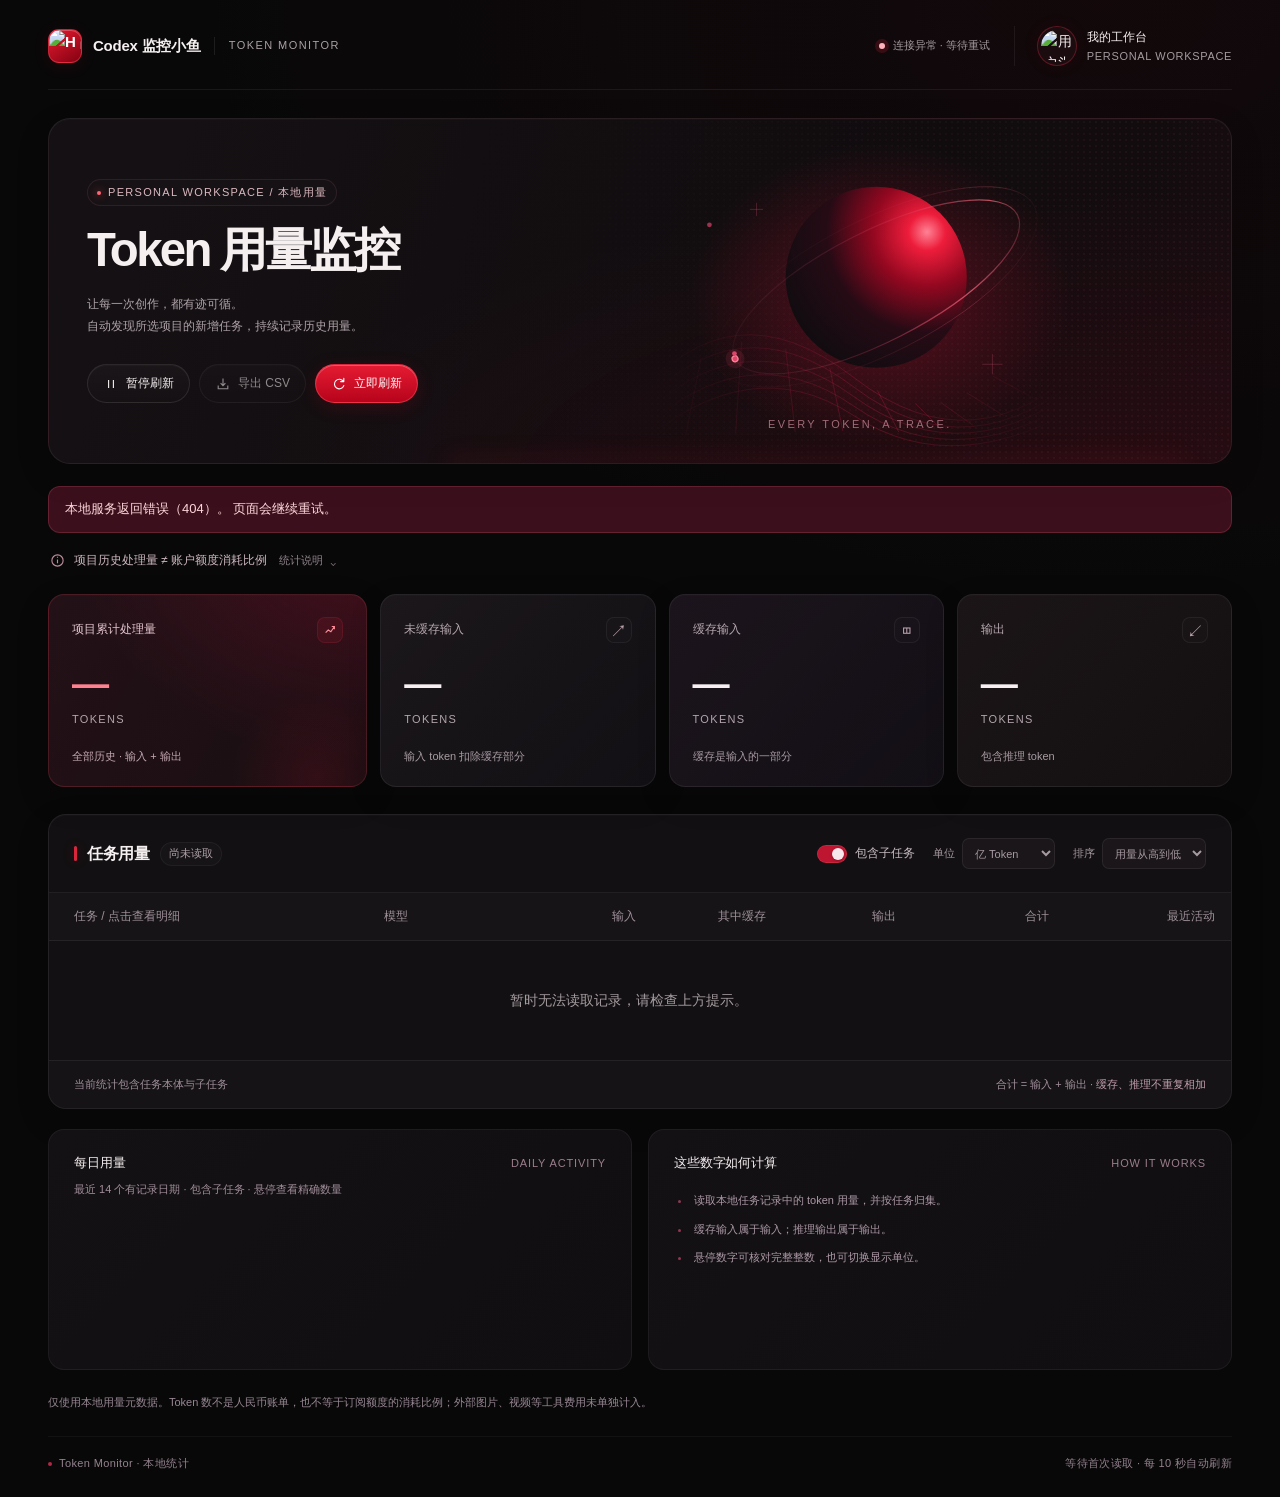
==== commit bf1e7f9f: "Fix large-history loading with background scans and project-safe pending state" ====
--- a/skills/codex-token-monitor/assets/app/index.html
+++ b/skills/codex-token-monitor/assets/app/index.html
@@ -21,7 +21,8 @@
     @media(max-width:650px){main{padding:20px 16px}.topbar{grid-template-columns:1fr auto;gap:12px;margin-bottom:18px;padding-bottom:17px}.brand{font-size:14px}.brandmark{width:31px;height:31px;border-radius:9px}.profile{grid-column:2;grid-row:1;border:0;padding:0}.avatar-wrap img{width:30px;height:30px}.status{grid-column:1/-1;grid-row:2;font-size:11px;margin-left:3px;gap:9px}.hero{display:block;min-height:286px;padding:25px 23px 27px;border-radius:17px;margin-bottom:16px}.hero-copy{max-width:100%}.hero-art{position:absolute;z-index:-1;right:-56px;top:-21px;width:225px;height:200px;margin-left:0;opacity:.44}.hero:before{mask-image:linear-gradient(120deg,transparent,#0003)}.art-caption{display:none}.eyebrow{font-size:11px;margin-bottom:17px;padding:4px 8px}h1{font-size:34px;letter-spacing:-.055em}.intro{font-size:11px;margin-top:12px;max-width:235px;color:#c2aeb9;line-height:1.9}.hero-actions{gap:7px;margin-top:23px}.button{font-size:11px;padding:8px 11px;gap:5px;min-height:37px}.button svg{width:14px;height:14px}.scope-explainer{margin-bottom:19px;padding:0 3px}.scope-explainer summary{gap:7px;font-size:11px;align-items:flex-start;line-height:1.8}.scope-explainer summary svg{margin-top:2px;width:13px;height:13px}.scope-hint{font-size:11px;margin-left:auto;gap:3px}.scope-body{font-size:11px;padding:10px 12px}.metrics{gap:10px;margin-bottom:19px}.metric{padding:17px 16px;border-radius:13px}.metric-label{font-size:11px;gap:4px}.metric-icon{width:22px;height:22px;font-size:14px;border-radius:6px}.metric-value{font-size:30px;margin-top:17px;letter-spacing:-.06em}.metric-unit{font-size:11px}.metric-note{font-size:11px;margin-top:13px;min-height:34px;line-height:1.7}.table-toolbar{padding:18px 16px;gap:15px}.section-heading h2{font-size:15px}.table-controls{display:grid;grid-template-columns:1fr auto;gap:13px 12px;width:100%}.toggle-label{font-size:11px;grid-column:1/-1}.sort-label{font-size:11px;justify-content:flex-start;gap:7px}.sort-label:last-child{justify-content:flex-end}.sort-label select{font-size:11px;padding:5px 6px;max-width:120px}.badge{font-size:11px}.task-row{gap:12px 11px;margin:0 11px 11px;padding:15px 13px}.task-index{display:none}.task-title-button{gap:8px}.task-title{font-size:14px;line-height:1.65}.task-meta{font-size:12px;line-height:1.6;margin-top:5px}.chevron{width:10px;height:10px;margin-top:6px}.model-cell{padding-left:18px;margin-top:-4px}.numeric{font-size:13px}.numeric:before{font-size:11px;margin-bottom:3px}.total-cell{font-size:15px;line-height:1.6;letter-spacing:-.045em}.total-cell:before{font-size:11px}.time-cell{font-size:11px;padding-top:8px}.detail-row{margin:-4px 11px 11px}.detail-content{grid-template-columns:1fr;padding:10px;gap:10px}.detail-card{padding:13px 14px}.detail-card dl div{font-size:11px}.detail-metadata{font-size:11px}.table-footer{padding:13px 16px;font-size:11px;gap:6px}.lower-grid{grid-template-columns:1fr;gap:14px;margin-top:16px}.panel{padding:20px}.daily-chart{height:125px;gap:6px}.day-label{font-size:11px}.panel-subtitle{font-size:11px}.panel-kicker{font-size:11px}.method-list{font-size:11px}.notes{margin-top:18px;font-size:11px}.page-footer{display:block;margin-top:19px;font-size:11px;line-height:1.9}.page-footer>span{display:flex;margin:4px 0}.source{font-size:11px}}
     @media(max-width:360px){main{padding:16px 12px}.hero{padding:23px 17px}h1{font-size:30px}.button{padding:8px 9px;font-size:11px}.metric{padding:15px 12px}.metric-value{font-size:26px}.scope-hint{font-size:0}.scope-hint:after{font-size:13px}.table-controls{gap:12px 8px}.sort-label{gap:5px}.total-cell{font-size:13px}}
     @media(prefers-reduced-motion:reduce){*{scroll-behavior:auto!important;transition:none!important;animation:none!important}.orb-depth,.mesh-depth{transform:none}}
-  </style>
+.loading{margin:0 0 22px;padding:13px 17px;border:1px solid #ffffff16;border-radius:12px;background:#1b1418;color:#c6adb9;font-size:13px;line-height:1.8}
+</style>
 </head>
 <body>
 <main>
@@ -58,6 +59,7 @@
       <span class="art-caption">EVERY TOKEN, A TRACE.</span>
     </div>
   </section>
+  <div class="loading" id="loading" role="status" hidden></div>
   <div class="error" id="error" role="alert" hidden></div>
   <details class="scope-explainer" aria-label="项目处理量与账户额度的区别">
     <summary><svg viewBox="0 0 16 16" fill="none" stroke="currentColor" stroke-width="1.2" aria-hidden="true"><circle cx="8" cy="8" r="6"/><path d="M8 7v4m0-7v1"/></svg><strong>项目历史处理量 ≠ 账户额度消耗比例</strong><span class="scope-hint">统计说明</span></summary>
@@ -250,6 +252,7 @@
   return [row,detail];
 }
 function render() {
+  document.querySelector('.eyebrow').textContent = (data.project_name || 'PERSONAL WORKSPACE') + ' / 本地用量';
   $('project-intro').textContent = '自动发现 ' + (data.project_name || '所选项目') + ' 的新增任务，持续记录历史用量。';
   const tasks = Array.isArray(data.tasks) ? [...data.tasks] : [];
   const total = totalsFor(tasks);
@@ -295,17 +298,55 @@
   const date = data && validDate(data.generated_at);
   $('update-time').textContent = (date ? '更新于 ' + date.toLocaleString('zh-CN',{hour12:false}) : '等待首次读取') + (paused ? ' · 自动刷新已暂停' : ' · 每 ' + refreshSeconds + ' 秒自动刷新');
 }
-function schedule() {
+function schedule(delay = refreshSeconds*1000) {
   clearTimeout(timer);
-  if (!paused) timer = setTimeout(refresh,refreshSeconds*1000);
-}
-async function refresh() {
+  if (!paused) timer = setTimeout(refresh,delay);
+}
+async function refresh(force = false) {
   if (busy) return;
   clearTimeout(timer); busy = true; $('refresh').disabled = true;
+  let waiting = false;
+  if (!data) {
+    $('loading').hidden = false;
+    $('loading').textContent = '正在读取历史记录，完成后会自动显示。记录较多时可能需要一点时间。';
+    setStatus(paused ? '自动刷新已暂停' : '正在加载历史记录…',paused ? 'paused' : 'loading');
+  }
   const controller = new AbortController(), timeout = setTimeout(() => controller.abort(),12000);
   try {
     if (location.protocol === 'file:') throw new Error('请通过“打开监控器”启动页面，直接打开 HTML 无法读取本地用量。');
-    const response = await fetch('/api/usage',{cache:'no-store',signal:controller.signal});
+    const response = await fetch('/api/usage' + (force === true ? '?refresh=1' : ''),{cache:'no-store',signal:controller.signal});
+    if (response.status === 202) {
+      const pending = await response.json();
+      waiting = true;
+      // Another tab can change the project. Pending means no snapshot for that selection.
+      data = null;
+      expanded.clear();
+      for (const id of ['total-value','input-value','cached-value','output-value']) {
+        $(id).textContent = '—'; $(id).removeAttribute('title');
+      }
+      $('total-note').textContent = '全部历史 · 输入 + 输出';
+      $('cache-note').textContent = '缓存是输入的一部分';
+      $('reasoning-note').textContent = '包含推理 token';
+      $('reasoning-note').removeAttribute('title');
+      const row = el('tr'), cell = el('td','empty','正在读取所选项目的历史记录…');
+      cell.colSpan = 7; row.append(cell); $('tasks').replaceChildren(row);
+      $('daily-chart').replaceChildren();
+      $('daily-chart').setAttribute('aria-label','正在读取每日用量');
+      $('warnings').textContent = ''; $('source').textContent = '';
+      $('methodology').replaceChildren(el('li','','读取本地任务记录中的 token 用量，并按任务归集。'));
+      $('export').disabled = true;
+      updateFooter();
+      $('error').hidden = true;
+      $('loading').hidden = false;
+      $('loading').textContent = (pending.message || '正在读取历史记录，请稍候…') + ' 完成后会自动显示，无需反复刷新。';
+      if (pending.project_name) {
+        document.querySelector('.eyebrow').textContent = pending.project_name + ' / 本地用量';
+        $('project-intro').textContent = '正在读取 ' + pending.project_name + ' 的历史记录。';
+      }
+      $('task-count').textContent = '正在加载';
+      setStatus(paused ? '自动刷新已暂停' : '正在加载历史记录…',paused ? 'paused' : 'loading');
+      return;
+    }
     if (!response.ok) {
       const problem = await response.json().catch(() => ({}));
       throw new Error(problem.error || ('本地服务返回错误（' + response.status + '）。'));
@@ -314,14 +355,17 @@
     if (!next || !Array.isArray(next.tasks)) throw new Error('收到的用量数据格式不正确。');
     data = next; refreshSeconds = Math.max(5,Number(data.refresh_seconds) || 10);
     render(); $('error').hidden = true;
-    setStatus(paused ? '自动刷新已暂停' : '本地监控中 · 每 ' + refreshSeconds + ' 秒刷新',paused ? 'paused' : '');
+    waiting = next.refreshing === true;
+    $('loading').hidden = true;
+    setStatus(paused ? '自动刷新已暂停' : waiting ? '正在更新记录…' : '本地监控中 · 每 ' + refreshSeconds + ' 秒刷新',paused ? 'paused' : waiting ? 'loading' : '');
   } catch (error) {
-    const reason = error.name === 'AbortError' ? '读取超时。' : error.message === 'Failed to fetch' ? '无法连接本地监控服务。' : error.message;
-    $('error').textContent = reason + (data ? ' 页面保留上次成功读取的数据，可点击“立即刷新”重试。' : ' 请重新运行“打开监控器”，再点击“立即刷新”。');
+    $('loading').hidden = true;
+    const reason = error.name === 'AbortError' ? '暂时没有收到响应，将自动重试。' : error.message === 'Failed to fetch' ? '无法连接本地监控服务，请重新打开监控器。' : error.message;
+    $('error').textContent = reason + (data ? ' 页面保留上次成功读取的数据。' : ' 页面会继续重试。');
     $('error').hidden = false;
     setStatus('连接异常 · 等待重试','error');
     if (!data) { const row = el('tr'); const cell = el('td','empty','暂时无法读取记录，请检查上方提示。'); cell.colSpan = 7; row.append(cell); $('tasks').replaceChildren(row); $('task-count').textContent = '尚未读取'; }
-  } finally { clearTimeout(timeout); busy = false; $('refresh').disabled = false; schedule(); }
+  } finally { clearTimeout(timeout); busy = false; $('refresh').disabled = false; schedule(waiting ? 2000 : refreshSeconds*1000); }
 }
 function exportCsv() {
   if (!data) return;
@@ -335,7 +379,7 @@
   rows.push(['合计','',scope,'',total.input_tokens,total.cached_input_tokens,Math.max(0,total.input_tokens-total.cached_input_tokens),total.output_tokens,total.reasoning_output_tokens,total.total_tokens,'','']);
   const csvCell = value => {
     let text = String(value ?? '');
-    if (typeof value === 'string' && /^[=+\-@\t\r]/.test(text)) text = "'" + text;
+    if (typeof value === 'string' && (/^\s*[=+\-@]/.test(text) || /^[\t\r\n]/.test(text))) text = "'" + text;
     return '"' + text.replaceAll('"','""') + '"';
   };
   const blob = new Blob(['\ufeff' + rows.map(row => row.map(csvCell).join(',')).join('\r\n')],{type:'text/csv;charset=utf-8;'});
@@ -343,7 +387,7 @@
   link.href = url; link.download = 'token用量-' + scope + '-' + new Date().toLocaleDateString('sv-SE') + '.csv';
   document.body.append(link); link.click(); link.remove(); setTimeout(() => URL.revokeObjectURL(url),1000);
 }
-$('refresh').addEventListener('click',refresh);
+$('refresh').addEventListener('click',() => refresh(true));
 $('pause').addEventListener('click',() => {
   paused = !paused; $('pause').setAttribute('aria-pressed',String(paused)); $('pause-label').textContent = paused ? '继续刷新' : '暂停刷新';
   setStatus(paused ? '自动刷新已暂停' : '本地监控中 · 每 ' + refreshSeconds + ' 秒刷新',paused ? 'paused' : '');
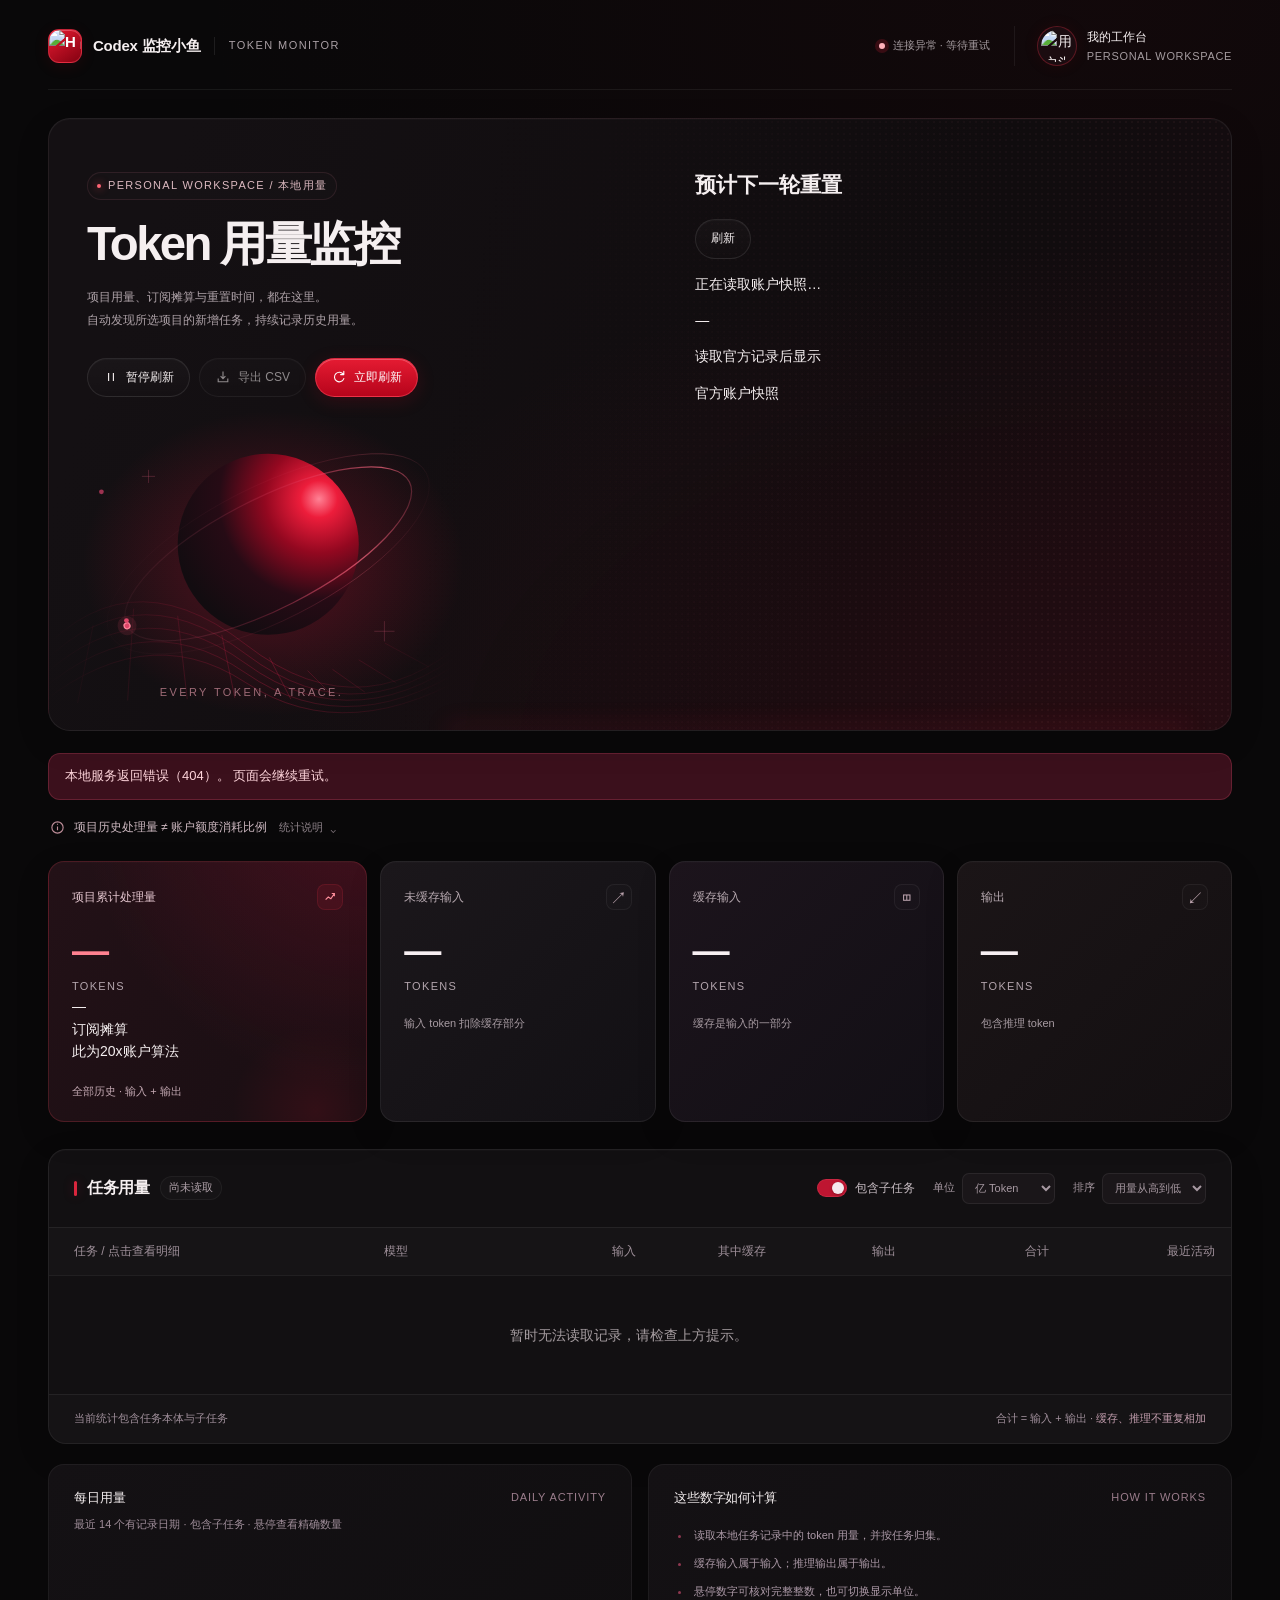
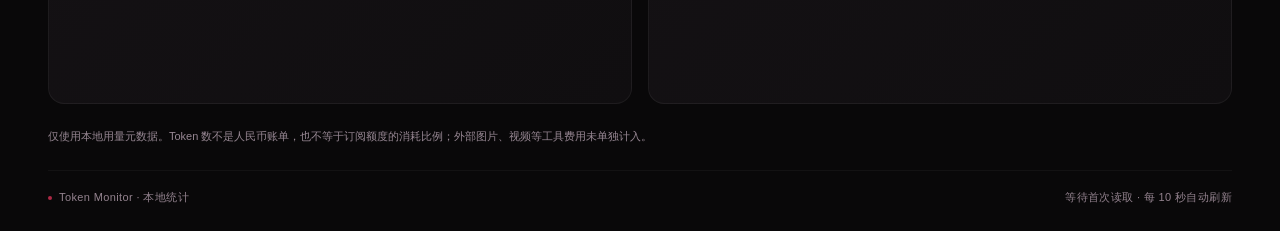
==== commit 2a3f5247: "Add 20x subscription cost and weekly reset dashboard" ====
--- a/skills/codex-token-monitor/assets/app/index.html
+++ b/skills/codex-token-monitor/assets/app/index.html
@@ -13,7 +13,7 @@
     .hero{isolation:isolate;position:relative;display:grid;grid-template-columns:55% 45%;align-items:center;min-height:326px;padding:32px 38px;overflow:hidden;gap:0;margin-bottom:22px;border:1px solid #ffffff12;border-radius:22px;background:radial-gradient(ellipse at 90% 105%,#a70b251f,transparent 57%),linear-gradient(110deg,#141013 10%,#100c0e 70%,#160c10);box-shadow:inset 0 1px #ffffff05,var(--shadow)}.hero:before{content:"";position:absolute;z-index:-1;inset:0;pointer-events:none;background-image:radial-gradient(#9c546950 .65px,transparent .9px);background-size:6px 6px;mask-image:linear-gradient(100deg,transparent 34%,#0005 85%)}.hero:after{content:"";position:absolute;bottom:-1px;left:34%;right:4%;height:1px;background:linear-gradient(90deg,transparent,#e02a4590,#ff768080,transparent);box-shadow:0 0 24px 5px #cf17372a;pointer-events:none}.hero-copy{position:relative;z-index:2;flex:1;min-width:0}.eyebrow{display:inline-flex;align-items:center;gap:7px;margin:0 0 14px;color:#dcb9c0;font-size:11px;font-weight:500;letter-spacing:.12em;padding:4px 9px;border:1px solid #dc7e921f;border-radius:30px;background:#ffffff03}.eyebrow:before{content:"";width:4px;height:4px;border-radius:50%;background:var(--accent);box-shadow:0 0 8px #ff4555}h1{margin:0;font-size:clamp(34px,3.7vw,50px);letter-spacing:-.055em;line-height:1.25;font-weight:650}.intro{margin:13px 0 0;color:#aea2a8;font-size:12px;line-height:1.9}.hero-actions{display:flex;gap:9px;flex-wrap:wrap;margin-top:26px}.button{border:1px solid #ffffff18;border-radius:30px;background:linear-gradient(180deg,#ffffff07,#ffffff02);padding:9px 15px;display:inline-flex;align-items:center;justify-content:center;gap:7px;white-space:nowrap;font-size:12px;min-height:39px;box-shadow:inset 0 1px #ffffff06;transition:background .18s,border-color .18s,box-shadow .18s}.button:hover{background:#ffffff0d;border-color:#ffffff30}.button.primary{background:linear-gradient(180deg,#e51b32,#b6041b);border-color:#f5475b87;color:#fff;box-shadow:inset 0 1px #ffb9c459,0 4px 18px #d006262b}.button.primary:hover{background:linear-gradient(180deg,#ef3045,#cd0a24);box-shadow:inset 0 1px #ffc5cf70,0 4px 23px #d0062644}.hero-art{width:calc(100% + 38px);height:280px;margin-left:-38px;position:relative;align-self:center;pointer-events:none}.hero-art svg{width:100%;height:100%;overflow:visible}.orb-depth{transform:translate(var(--pointer-x,0px),var(--pointer-y,0px))}.mesh-depth{transform:translate(calc(var(--pointer-x,0px) * -.4),calc(var(--pointer-y,0px) * -.4))}.orbit-drift{transform-origin:184px 114px;animation:orbit-drift 18s ease-in-out infinite alternate}.orbit-point{offset-path:path("M51 114 A133 46 0 1 0 317 114 A133 46 0 1 0 51 114");offset-rotate:0deg;animation:orbit-travel 32s linear infinite}.orbit-point.secondary{animation-duration:42s;animation-delay:-18s}.motion-paused .orbit-drift,.motion-paused .orbit-point{animation-play-state:paused}@keyframes orbit-drift{from{transform:rotate(-5deg)}to{transform:rotate(7deg)}}@keyframes orbit-travel{to{offset-distance:100%}}.art-caption{position:absolute;bottom:-3px;left:0;width:100%;max-width:405px;text-align:center;font-size:11px;letter-spacing:.22em;color:#9f6b77}.error{background:#3b101c;border:1px solid #9c354b70;border-radius:12px;color:#ffd6dc;padding:12px 16px;font-size:13px;margin-bottom:18px}
     .scope-explainer{margin:0 0 24px;padding:0 2px;color:var(--muted);font-size:12px}.scope-explainer summary{list-style:none;cursor:pointer;display:flex;align-items:center;gap:9px;width:fit-content;max-width:100%;font-size:12px}.scope-explainer summary::-webkit-details-marker{display:none}.scope-explainer summary svg{width:15px;height:15px;flex-shrink:0;color:#bd8d98}.scope-explainer strong{font-weight:500;color:#cdb8c0}.scope-hint{color:#8f838a;font-size:11px;margin-left:3px;display:flex;align-items:center;gap:6px;white-space:nowrap}.scope-hint:after{content:"⌄";font-size:15px;line-height:1;transition:transform .2s}.scope-explainer[open] .scope-hint:after{transform:rotate(180deg)}.scope-body{padding:11px 15px;margin-top:10px;border:1px solid #ffffff0d;border-radius:10px;background:#ffffff02;line-height:1.9}.scope-body p{margin:3px 0}.scope-explainer a{color:#df97a4}
     .metrics{display:grid;grid-template-columns:1.16fr 1fr 1fr 1fr;gap:13px;margin-bottom:27px}.metric{position:relative;isolation:isolate;overflow:hidden;background:linear-gradient(135deg,#171316,#111011);border:1px solid #ffffff11;border-radius:16px;padding:22px 23px 20px;box-shadow:inset 0 1px #ffffff03,var(--shadow);min-width:0}.metric:nth-child(2){background:linear-gradient(135deg,#1b171b,#121014)}.metric:nth-child(3){background:linear-gradient(135deg,#1c141c,#120f15)}.metric:nth-child(4){background:linear-gradient(135deg,#1b1517,#130f11)}.metric.total{background:radial-gradient(ellipse at 100% -30%,#b5103747,transparent 64%),linear-gradient(120deg,#231117,#180e12);border-color:#af35434d}.metric.total:after{content:"";z-index:-1;position:absolute;right:-40px;bottom:-80px;width:180px;height:180px;border-radius:50%;background:radial-gradient(circle,#d4142f22,transparent 66%)}.metric.total:before{content:"";position:absolute;top:-1px;left:20px;right:20px;height:1px;background:linear-gradient(90deg,transparent,#f5687b9c,transparent)}.metric-label{font-size:12px;color:#b7a9b0;display:flex;justify-content:space-between;align-items:center;gap:8px}.metric.total .metric-label{color:#e4c6cf}.metric-icon{width:26px;height:26px;border:1px solid #ffffff0e;border-radius:8px;background:#ffffff03;display:grid;place-items:center;color:#bba3ad;font-size:17px}.metric-icon svg{width:14px;height:14px}.metric.total .metric-icon{background:#be203521;border-color:#e6354826;color:#ff8e9b}.metric-value{font-size:clamp(24px,2.9vw,41px);font-weight:580;font-variant-numeric:tabular-nums;letter-spacing:-.055em;line-height:1.15;margin:19px 0 6px;overflow-wrap:anywhere;color:#f7eff2}.metric.total .metric-value{color:#ff8190}.metric-unit{font-size:11px;font-weight:400;letter-spacing:.12em;color:#b3a5ad}.metric-note{font-size:11px;line-height:1.7;color:#a89ca3;margin-top:19px;min-height:19px;overflow-wrap:anywhere}.metric.total .metric-note{color:#c3a8b2}
-    .workspace{border:1px solid #ffffff13;border-radius:18px;background:#121012;box-shadow:inset 0 1px #ffffff04,var(--shadow);overflow:hidden}.table-toolbar{padding:23px 25px;display:flex;justify-content:space-between;align-items:center;gap:18px}.section-heading{display:flex;align-items:center;gap:10px}.section-heading:before{content:"";width:3px;height:15px;border-radius:3px;background:#da263d;box-shadow:0 0 11px #bb17374d}.section-heading h2{font-size:16px;font-weight:600;margin:0;letter-spacing:-.02em}.badge{background:#ffffff05;border:1px solid #ffffff0c;color:#afa1a9;font-size:11px;padding:2px 8px;border-radius:30px;white-space:nowrap}.table-controls{display:flex;align-items:center;gap:18px;flex-wrap:wrap}.toggle-label{display:flex;align-items:center;gap:8px;font-size:12px;cursor:pointer;white-space:nowrap;color:#c9bec4}.toggle-label input{appearance:none;margin:0;width:30px;height:18px;background:#494047;border:1px solid #ffffff12;border-radius:20px;cursor:pointer;position:relative;transition:background .15s;flex-shrink:0}.toggle-label input:after{content:"";width:12px;height:12px;border-radius:50%;background:#f6e7ed;position:absolute;top:2px;left:2px;box-shadow:0 1px 3px #0004;transition:left .15s}.toggle-label input:checked{background:#be1531;border-color:#d73b5470}.toggle-label input:checked:after{left:14px}.sort-label{display:flex;gap:7px;align-items:center;color:#a799a2;font-size:11px;white-space:nowrap}.sort-label select{font-size:11px;border:1px solid #ffffff12;border-radius:7px;background:#1a1619;padding:6px 8px;max-width:140px;min-height:31px}.table-wrap{overflow-x:auto;scrollbar-color:#4c2835 #171115;scrollbar-width:thin}table{width:100%;border-collapse:collapse;table-layout:fixed;font-size:14px;min-width:930px}col.name-col{width:27%}col.model-col{width:13%}col.num-col{width:11%}col.total-col{width:13%}col.time-col{width:14%}thead{background:#ffffff04}th{font-weight:400;color:#9f909a;font-size:12px;padding:14px 16px;text-align:right;white-space:nowrap;border-top:1px solid var(--line);border-bottom:1px solid var(--line)}th:first-child{text-align:left;padding-left:25px}th.model{text-align:left}td{padding:23px 16px;border-bottom:1px solid #ffffff09;text-align:right;vertical-align:middle;font-variant-numeric:tabular-nums}tbody tr:last-child td{border-bottom:0}td:first-child{text-align:left;padding-left:25px}tr.task-row{background:#0e0c0f;transition:background .15s}tr.task-row:nth-of-type(4n+3){background:#110e12}tr.task-row:hover,tr.task-row.is-expanded{background:#20121a}.task-title-button{border:0;padding:0;background:transparent;display:flex;align-items:flex-start;gap:10px;text-align:left;width:100%;color:var(--ink)}.task-index{font-size:11px;line-height:22px;color:#826c78;min-width:16px;font-variant-numeric:tabular-nums}.chevron{width:12px;height:12px;flex-shrink:0;margin-top:5px;color:#9e7485;transition:transform .15s}.task-title-button[aria-expanded="true"] .chevron{transform:rotate(90deg);color:var(--accent)}.task-title{font-size:14px;font-weight:600;line-height:1.65;overflow-wrap:anywhere}.task-meta{display:block;color:#a2949c;font-size:12px;font-weight:400;margin-top:5px;line-height:1.6}.model-cell{text-align:left;color:#b5a4ae;font-size:12px;overflow-wrap:anywhere}.model-chip{display:inline-block;border:1px solid #ffffff0f;background:#ffffff03;border-radius:5px;padding:3px 6px;max-width:100%;overflow-wrap:anywhere}.numeric{white-space:nowrap;color:#d1c5cd;font-size:14px}.total-cell{color:#f78598;font-weight:600}.time-cell{color:#a99aa4;font-size:12px;line-height:1.8;white-space:nowrap}.detail-row td{padding:0 25px 22px;background:#09080b;text-align:left}.detail-content{padding-top:18px;display:grid;grid-template-columns:repeat(3,minmax(0,1fr));gap:12px}.detail-card{border:1px solid #c26a891f;border-radius:10px;padding:14px 16px;background:linear-gradient(130deg,#21151e,#161017)}.detail-card h3{font-size:13px;margin:0 0 11px;font-weight:500;color:#e1cdd8}.detail-card dl{margin:0}.detail-card dl div{display:flex;justify-content:space-between;gap:10px;margin:7px 0;font-size:12px}.detail-card dt{color:#a08e9b}.detail-card dd{margin:0;font-variant-numeric:tabular-nums;overflow-wrap:anywhere;text-align:right}.detail-card .detail-total{border-top:1px solid #ffffff0e;padding-top:9px;margin-top:9px;font-weight:600;color:#f78da1}.detail-card .detail-total dt{color:#c492a4}.detail-metadata{grid-column:1/-1;color:#a4919f;font-size:12px;overflow-wrap:anywhere;line-height:1.8}.task-alias{margin:0 0 7px;color:#c5b2bf}.task-warning{color:#ef9dad;font-size:11px;margin:7px 0 0}.empty{padding:48px;text-align:center!important;color:var(--muted)}.table-footer{padding:15px 25px;color:#a08f9b;font-size:11px;display:flex;gap:12px;justify-content:space-between;border-top:1px solid var(--line);background:#ffffff03}.table-footer strong{font-weight:400;color:#c29dad}
+    .workspace{border:1px solid #ffffff13;border-radius:18px;background:#121012;box-shadow:inset 0 1px #ffffff04,var(--shadow);overflow:hidden}.table-toolbar{padding:23px 25px;display:flex;justify-content:space-between;align-items:center;gap:18px}.section-heading{display:flex;align-items:center;gap:10px}.section-heading:before{content:"";width:3px;height:15px;border-radius:3px;background:#da263d;box-shadow:0 0 11px #bb17374d}.section-heading h2{font-size:16px;font-weight:600;margin:0;letter-spacing:-.02em}.badge{background:#ffffff05;border:1px solid #ffffff0c;color:#afa1a9;font-size:11px;padding:2px 8px;border-radius:30px;white-space:nowrap}.table-controls{display:flex;align-items:center;gap:18px;flex-wrap:wrap}.toggle-label{display:flex;align-items:center;gap:8px;font-size:12px;cursor:pointer;white-space:nowrap;color:#c9bec4}.toggle-label input{appearance:none;margin:0;width:30px;height:18px;background:#494047;border:1px solid #ffffff12;border-radius:20px;cursor:pointer;position:relative;transition:background .15s;flex-shrink:0}.toggle-label input:after{content:"";width:12px;height:12px;border-radius:50%;background:#f6e7ed;position:absolute;top:2px;left:2px;box-shadow:0 1px 3px #0004;transition:left .15s}.toggle-label input:checked{background:#be1531;border-color:#d73b5470}.toggle-label input:checked:after{left:14px}.sort-label{display:flex;gap:7px;align-items:center;color:#a799a2;font-size:11px;white-space:nowrap}.sort-label select{font-size:11px;border:1px solid #ffffff12;border-radius:7px;background:#1a1619;padding:6px 8px;max-width:140px;min-height:31px}.table-wrap{overflow-x:auto;scrollbar-color:#4c2835 #171115;scrollbar-width:thin}table{width:100%;border-collapse:collapse;table-layout:fixed;font-size:14px;min-width:930px}col.name-col{width:27%}col.model-col{width:13%}col.num-col{width:11%}col.total-col{width:13%}col.time-col{width:14%}thead{background:#ffffff04}th{font-weight:400;color:#9f909a;font-size:12px;padding:14px 16px;text-align:right;white-space:nowrap;border-top:1px solid var(--line);border-bottom:1px solid var(--line)}th:first-child{text-align:left;padding-left:25px}th.model{text-align:left}td{padding:23px 16px;border-bottom:1px solid #ffffff09;text-align:right;vertical-align:middle;font-variant-numeric:tabular-nums}tbody tr:last-child td{border-bottom:0}td:first-child{text-align:left;padding-left:25px}tr.task-row{background:#0e0c0f;transition:background .15s}tr.task-row:nth-of-type(4n+3){background:#110e12}tr.task-row:hover,tr.task-row.is-expanded{background:#20121a}.task-title-button{border:0;padding:0;background:transparent;display:flex;align-items:flex-start;gap:10px;text-align:left;width:100%;color:var(--ink)}.task-index{font-size:11px;line-height:22px;color:#826c78;min-width:16px;font-variant-numeric:tabular-nums}.chevron{width:12px;height:12px;flex-shrink:0;margin-top:5px;color:#9e7485;transition:transform .15s}.task-title-button[aria-expanded="true"] .chevron{transform:rotate(90deg);color:var(--accent)}.task-title{font-size:14px;font-weight:600;line-height:1.65;overflow-wrap:anywhere}.task-meta{display:block;color:#a2949c;font-size:12px;font-weight:400;margin-top:5px;line-height:1.6}.model-cell{text-align:left;color:#b5a4ae;font-size:12px;overflow-wrap:anywhere}.model-chip{display:inline-block;border:1px solid #ffffff0f;background:#ffffff03;border-radius:5px;padding:3px 6px;max-width:100%;overflow-wrap:anywhere}.numeric{white-space:nowrap;color:#d1c5cd;font-size:14px}.total-cell{color:#f78598;font-weight:600}.time-cell{color:#a99aa4;font-size:12px;line-height:1.8;white-space:nowrap}.detail-row td{padding:0 25px 22px;background:#09080b;text-align:left}.detail-content{padding-top:18px;display:grid;grid-template-columns:repeat(3,minmax(0,1fr));gap:12px}.detail-card{border:1px solid #c26a891f;border-radius:10px;padding:14px 16px;background:linear-gradient(130deg,#21151e,#161017)}.detail-card h3{font-size:13px;margin:0 0 11px;font-weight:500;color:#e1cdd8}.detail-card dl{margin:0}.detail-card dl div{display:flex;justify-content:space-between;gap:10px;margin:7px 0;font-size:12px}.detail-card dt{color:#a08e9b}.detail-card dd{margin:0;font-variant-numeric:tabular-nums;overflow-wrap:anywhere;text-align:right}.detail-card .detail-total{border-top:1px solid #ffffff0e;padding-top:9px;margin-top:9px;font-weight:600;color:#f78da1}.detail-card .detail-total dt{color:#c492a4}.detail-metadata{grid-column:1/-1;color:#a4919f;font-size:12px;overflow-wrap:anywhere;line-height:1.8}.task-alias{margin:0 0 7px;color:#c5b2bf}.task-warning{display:block;font-weight:400;color:#ef9dad;font-size:11px;margin:7px 0 0}.empty{padding:48px;text-align:center!important;color:var(--muted)}.table-footer{padding:15px 25px;color:#a08f9b;font-size:11px;display:flex;gap:12px;justify-content:space-between;border-top:1px solid var(--line);background:#ffffff03}.table-footer strong{font-weight:400;color:#c29dad}
     .lower-grid{display:grid;grid-template-columns:1fr 1fr;gap:16px;margin-top:20px}.panel{padding:23px 25px;border:1px solid #ffffff0e;border-radius:16px;background:linear-gradient(135deg,#141114,#100e10);min-width:0}.panel h2{margin:0;font-size:13px;font-weight:500;letter-spacing:-.01em}.panel-heading{display:flex;align-items:center;justify-content:space-between;gap:12px}.panel-kicker{font-size:11px;letter-spacing:.08em;color:#9b7d8c}.panel-subtitle{font-size:11px;color:#a08e9a;margin:6px 0 0;line-height:1.8}.daily-chart{height:126px;display:flex;align-items:stretch;gap:8px;margin-top:20px}.day{flex:1;display:flex;flex-direction:column;justify-content:flex-end;gap:10px;min-width:0}.day-bar-wrap{flex:1;display:flex;align-items:flex-end;background:linear-gradient(to top,#54152a19,transparent);border-bottom:1px solid #ffffff0d;border-radius:4px}.day-bar{width:100%;height:var(--height);min-height:2px;background:linear-gradient(to top,#59132a,#bb3856);border:1px solid #ff799321;border-radius:5px 5px 0 0;box-shadow:inset 0 1px #ffadc43d}.day:last-child .day-bar{background:linear-gradient(to top,#91192e,#ee5269);box-shadow:inset 0 1px #ffa2b47a,0 0 18px #df28551f}.day-label{font-size:11px;text-align:center;color:#a38a9a;white-space:nowrap}.method-list{padding-left:17px;margin:16px 0 0;color:#ac99a7;font-size:11px;line-height:1.85}.method-list li{margin:8px 0;padding-left:3px}.method-list li::marker{color:#8e3850}.notes{margin-top:22px;color:#978793;font-size:11px;line-height:1.9}.notes p{margin:4px 0}.source{overflow-wrap:anywhere;color:#85767f}.page-footer{display:flex;justify-content:space-between;gap:15px;color:#93828e;font-size:11px;letter-spacing:.035em;margin:23px 0 0;padding-top:18px;border-top:1px solid #ffffff0a}.page-footer-brand{display:flex;align-items:center;gap:7px}.footer-dot{width:4px;height:4px;border-radius:50%;background:#ad2945}.sr-only{position:absolute;width:1px;height:1px;padding:0;margin:-1px;overflow:hidden;clip:rect(0,0,0,0);white-space:nowrap;border:0}[hidden]{display:none!important}
     @media(min-width:1500px){main{padding-top:32px}.hero{min-height:312px}.metric{padding:25px 27px}.metric-value{margin-top:24px}td{padding-top:22px;padding-bottom:22px}}
     @media(max-width:1200px){main{padding:25px 28px}.local-tag{display:none}.hero{padding:30px}.hero-art{width:calc(100% + 24px);height:256px;margin-left:-24px}.metric{padding:20px}.table-toolbar{align-items:flex-start}.table-controls{gap:10px}.metrics{gap:11px}.metric-note{font-size:11px}.profile-copy{display:none}.profile{padding-left:16px}}
@@ -21,8 +21,9 @@
     @media(max-width:650px){main{padding:20px 16px}.topbar{grid-template-columns:1fr auto;gap:12px;margin-bottom:18px;padding-bottom:17px}.brand{font-size:14px}.brandmark{width:31px;height:31px;border-radius:9px}.profile{grid-column:2;grid-row:1;border:0;padding:0}.avatar-wrap img{width:30px;height:30px}.status{grid-column:1/-1;grid-row:2;font-size:11px;margin-left:3px;gap:9px}.hero{display:block;min-height:286px;padding:25px 23px 27px;border-radius:17px;margin-bottom:16px}.hero-copy{max-width:100%}.hero-art{position:absolute;z-index:-1;right:-56px;top:-21px;width:225px;height:200px;margin-left:0;opacity:.44}.hero:before{mask-image:linear-gradient(120deg,transparent,#0003)}.art-caption{display:none}.eyebrow{font-size:11px;margin-bottom:17px;padding:4px 8px}h1{font-size:34px;letter-spacing:-.055em}.intro{font-size:11px;margin-top:12px;max-width:235px;color:#c2aeb9;line-height:1.9}.hero-actions{gap:7px;margin-top:23px}.button{font-size:11px;padding:8px 11px;gap:5px;min-height:37px}.button svg{width:14px;height:14px}.scope-explainer{margin-bottom:19px;padding:0 3px}.scope-explainer summary{gap:7px;font-size:11px;align-items:flex-start;line-height:1.8}.scope-explainer summary svg{margin-top:2px;width:13px;height:13px}.scope-hint{font-size:11px;margin-left:auto;gap:3px}.scope-body{font-size:11px;padding:10px 12px}.metrics{gap:10px;margin-bottom:19px}.metric{padding:17px 16px;border-radius:13px}.metric-label{font-size:11px;gap:4px}.metric-icon{width:22px;height:22px;font-size:14px;border-radius:6px}.metric-value{font-size:30px;margin-top:17px;letter-spacing:-.06em}.metric-unit{font-size:11px}.metric-note{font-size:11px;margin-top:13px;min-height:34px;line-height:1.7}.table-toolbar{padding:18px 16px;gap:15px}.section-heading h2{font-size:15px}.table-controls{display:grid;grid-template-columns:1fr auto;gap:13px 12px;width:100%}.toggle-label{font-size:11px;grid-column:1/-1}.sort-label{font-size:11px;justify-content:flex-start;gap:7px}.sort-label:last-child{justify-content:flex-end}.sort-label select{font-size:11px;padding:5px 6px;max-width:120px}.badge{font-size:11px}.task-row{gap:12px 11px;margin:0 11px 11px;padding:15px 13px}.task-index{display:none}.task-title-button{gap:8px}.task-title{font-size:14px;line-height:1.65}.task-meta{font-size:12px;line-height:1.6;margin-top:5px}.chevron{width:10px;height:10px;margin-top:6px}.model-cell{padding-left:18px;margin-top:-4px}.numeric{font-size:13px}.numeric:before{font-size:11px;margin-bottom:3px}.total-cell{font-size:15px;line-height:1.6;letter-spacing:-.045em}.total-cell:before{font-size:11px}.time-cell{font-size:11px;padding-top:8px}.detail-row{margin:-4px 11px 11px}.detail-content{grid-template-columns:1fr;padding:10px;gap:10px}.detail-card{padding:13px 14px}.detail-card dl div{font-size:11px}.detail-metadata{font-size:11px}.table-footer{padding:13px 16px;font-size:11px;gap:6px}.lower-grid{grid-template-columns:1fr;gap:14px;margin-top:16px}.panel{padding:20px}.daily-chart{height:125px;gap:6px}.day-label{font-size:11px}.panel-subtitle{font-size:11px}.panel-kicker{font-size:11px}.method-list{font-size:11px}.notes{margin-top:18px;font-size:11px}.page-footer{display:block;margin-top:19px;font-size:11px;line-height:1.9}.page-footer>span{display:flex;margin:4px 0}.source{font-size:11px}}
     @media(max-width:360px){main{padding:16px 12px}.hero{padding:23px 17px}h1{font-size:30px}.button{padding:8px 9px;font-size:11px}.metric{padding:15px 12px}.metric-value{font-size:26px}.scope-hint{font-size:0}.scope-hint:after{font-size:13px}.table-controls{gap:12px 8px}.sort-label{gap:5px}.total-cell{font-size:13px}}
     @media(prefers-reduced-motion:reduce){*{scroll-behavior:auto!important;transition:none!important;animation:none!important}.orb-depth,.mesh-depth{transform:none}}
-.loading{margin:0 0 22px;padding:13px 17px;border:1px solid #ffffff16;border-radius:12px;background:#1b1418;color:#c6adb9;font-size:13px;line-height:1.8}
+.loading{margin:0 0 22px;padding:20px 23px;border:1px solid #a8374f55;border-radius:15px;background:linear-gradient(115deg,#26141c,#161215);color:#c6adb9;font-size:13px;line-height:1.8}.loading-heading{display:flex;align-items:center;gap:12px}.loading-heading strong{font-size:14px;font-weight:550;color:#f1dce4}.loading-percent{margin-left:auto;color:#ff8ca2;font-size:20px;font-weight:550;font-variant-numeric:tabular-nums}.loading-track{height:6px;overflow:hidden;border-radius:9px;background:#ffffff0b;margin:12px 0 9px}.loading-fill{display:block;height:100%;width:0;background:linear-gradient(90deg,#b30c2f,#ff758f);border-radius:inherit;transition:width .45s ease}.loading-track.is-indeterminate .loading-fill{width:30%;animation:loading-sweep 1.5s ease-in-out infinite}.loading-counts{display:flex;justify-content:space-between;gap:12px;flex-wrap:wrap;color:#c8abb9;font-size:12px;font-variant-numeric:tabular-nums}.loading-current{margin:9px 0 0;overflow-wrap:anywhere;color:#ead4de}.loading-note{margin:3px 0 0;color:#a58b99;font-size:12px}@keyframes loading-sweep{from{transform:translateX(-110%)}to{transform:translateX(440%)}}@media(prefers-reduced-motion:reduce){.loading-fill{transition:none}.loading-track.is-indeterminate .loading-fill{animation:none;opacity:.6}}@media(max-width:640px){.loading{padding:16px}.loading-heading strong{font-size:13px}.loading-percent{font-size:17px}}
 </style>
+  <link rel="stylesheet" href="/assets/insights.css">
 </head>
 <body>
 <main>
@@ -32,13 +33,21 @@
     <div class="profile"><button class="avatar-wrap" id="avatar-button" type="button" title="更换我的头像" aria-label="更换我的头像"><img id="user-avatar" src="/assets/avatar.svg" alt="用户头像" width="32" height="32"></button><input id="avatar-upload" type="file" accept="image/jpeg,image/png,image/webp" hidden><div class="profile-copy">我的工作台<span>PERSONAL WORKSPACE</span></div><span class="avatar-feedback" id="avatar-feedback" role="status" hidden></span></div>
   </header>
   <section class="hero" aria-labelledby="page-title">
-    <div class="hero-copy"><p class="eyebrow">PERSONAL WORKSPACE / 本地用量</p><h1 id="page-title">Token 用量监控</h1><p class="intro">让每一次创作，都有迹可循。<br><span id="project-intro">自动发现所选项目的新增任务，持续记录历史用量。</span></p>
+    <div class="hero-copy"><p class="eyebrow">PERSONAL WORKSPACE / 本地用量</p><h1 id="page-title"><span>Token</span> 用量监控</h1><p class="intro">项目用量、订阅摊算与重置时间，都在这里。<br><span id="project-intro">自动发现所选项目的新增任务，持续记录历史用量。</span></p>
     <div class="hero-actions">
       <button class="button" id="pause" type="button" aria-pressed="false"><svg viewBox="0 0 20 20" fill="none" stroke="currentColor" stroke-width="1.4" aria-hidden="true"><path d="M7 5v10M13 5v10"/></svg><span id="pause-label">暂停刷新</span></button>
       <button class="button" id="export" type="button" disabled><svg viewBox="0 0 20 20" fill="none" stroke="currentColor" stroke-width="1.4" aria-hidden="true"><path d="M10 3v9m-3-3 3 3 3-3M4 12v4h12v-4"/></svg>导出 CSV</button>
       <button class="button primary" id="refresh" type="button"><svg viewBox="0 0 20 20" fill="none" stroke="currentColor" stroke-width="1.4" aria-hidden="true"><path d="M15.5 7A6 6 0 1 0 16 12M16 3v4h-4" stroke-linecap="round" stroke-linejoin="round"/></svg>立即刷新</button>
     </div>
     </div>
+    <aside class="hero-reset" aria-labelledby="reset-heading">
+      <div class="reset-heading"><h2 id="reset-heading">预计下一轮重置</h2><button class="button" id="account-refresh" type="button" title="刷新账户重置时间">刷新</button></div>
+      <p class="account-status" id="account-status" role="status">正在读取账户快照…</p>
+      <div class="reset-time" id="account-reset-time">—</div>
+      <p class="reset-countdown" id="account-countdown">读取官方记录后显示</p>
+      <p class="reset-source" id="account-source">官方账户快照</p>
+      <p class="account-error" id="account-error" role="status" hidden></p>
+    </aside>
     <div class="hero-art" aria-hidden="true">
       <svg viewBox="0 0 340 235" preserveAspectRatio="xMinYMid meet" fill="none">
         <defs>
@@ -59,15 +68,25 @@
       <span class="art-caption">EVERY TOKEN, A TRACE.</span>
     </div>
   </section>
-  <div class="loading" id="loading" role="status" hidden></div>
+  <section class="loading" id="loading" aria-labelledby="loading-title" hidden>
+    <div class="loading-heading"><strong id="loading-title">正在读取历史记录</strong><span class="loading-percent" id="loading-percent">准备中</span></div>
+    <div class="loading-track is-indeterminate" id="loading-track" role="progressbar" aria-label="记录读取进度" aria-valuemin="0" aria-valuemax="100"><span class="loading-fill" id="loading-fill"></span></div>
+    <div class="loading-counts"><span id="loading-records">正在查找项目记录…</span><span id="loading-tasks"></span></div>
+    <p class="loading-current" id="loading-current"></p><p class="loading-note" id="loading-note">读完一个任务就显示一个，无需反复刷新。</p>
+  </section>
   <div class="error" id="error" role="alert" hidden></div>
   <details class="scope-explainer" aria-label="项目处理量与账户额度的区别">
     <summary><svg viewBox="0 0 16 16" fill="none" stroke="currentColor" stroke-width="1.2" aria-hidden="true"><circle cx="8" cy="8" r="6"/><path d="M8 7v4m0-7v1"/></svg><strong>项目历史处理量 ≠ 账户额度消耗比例</strong><span class="scope-hint">统计说明</span></summary>
     <div class="scope-body"><p>本页累计所选项目自任务开始以来的输入与输出，包括缓存和重复读取的上下文；账户额度重置后，这里的历史量仍然保留。</p>
-    <p>Codex 的“使用情况”显示账户在当前额度窗口内的剩余比例。模型、上下文、推理、工具使用和缓存都会影响额度消耗，不能按这里的 Token 总量换算百分比。<a href="https://learn.chatgpt.com/docs/pricing#what-are-the-usage-limits-for-my-plan" target="_blank" rel="noopener noreferrer">官方说明</a></p></div>
+    <p>Codex 的“使用情况”显示账户在当前额度窗口内的剩余比例。模型、上下文、推理、工具使用和缓存都会影响额度消耗，不能按这里的 Token 总量换算百分比。<a href="https://learn.chatgpt.com/docs/pricing#what-are-the-usage-limits-for-my-plan" target="_blank" rel="noopener noreferrer">官方说明</a></p>
+    <div class="cost-settings"><p id="cost-basis">订阅摊算假设：20 倍方案每周 20 亿 Token，4 周共 80 亿 Token，对应 200 美元；这是自定义参考口径，不是官方固定配额或实际账单。</p>
+      <div class="exchange-control"><label for="usd-cny">1 美元 ≈</label><input id="usd-cny" type="number" min="0.01" max="1000" step="0.01" inputmode="decimal" value="7.00" aria-describedby="exchange-hint exchange-error"><span>人民币</span></div>
+      <p class="exchange-hint" id="exchange-hint">示例汇率，可修改（非实时）</p>
+      <p class="exchange-error" id="exchange-error" role="status" hidden>请输入 0.01–1000 之间的汇率，仍按上次有效值计算。</p>
+    </div></div>
   </details>
   <section class="metrics" aria-label="用量概览">
-    <article class="metric total"><div class="metric-label">项目累计处理量<span class="metric-icon" aria-hidden="true"><svg viewBox="0 0 16 16" fill="none" stroke="currentColor" stroke-width="1.3"><path d="M3 11 6 8l3 2 4-6M10 4h3v3"/></svg></span></div><div class="metric-value" id="total-value">—</div><div class="metric-unit">TOKENS</div><div class="metric-note" id="total-note">全部历史 · 输入 + 输出</div></article>
+    <article class="metric total"><div class="metric-label"><span id="total-label">项目累计处理量</span><span class="metric-icon" aria-hidden="true"><svg viewBox="0 0 16 16" fill="none" stroke="currentColor" stroke-width="1.3"><path d="M3 11 6 8l3 2 4-6M10 4h3v3"/></svg></span></div><div class="total-figures"><div class="token-figure"><div class="metric-value" id="total-value">—</div><div class="metric-unit">TOKENS</div></div><div class="cost-figure"><div class="cost-value" id="cost-value">—</div><div class="cost-qualifier" id="cost-qualifier">订阅摊算</div><div class="cost-account-note">此为20x账户算法</div></div></div><div class="metric-note" id="total-note">全部历史 · 输入 + 输出</div></article>
     <article class="metric"><div class="metric-label">未缓存输入<span class="metric-icon" aria-hidden="true">↗</span></div><div class="metric-value" id="input-value">—</div><div class="metric-unit">TOKENS</div><div class="metric-note">输入 token 扣除缓存部分</div></article>
     <article class="metric"><div class="metric-label">缓存输入<span class="metric-icon" aria-hidden="true">◫</span></div><div class="metric-value" id="cached-value">—</div><div class="metric-unit">TOKENS</div><div class="metric-note" id="cache-note">缓存是输入的一部分</div></article>
     <article class="metric"><div class="metric-label">输出<span class="metric-icon" aria-hidden="true">↙</span></div><div class="metric-value" id="output-value">—</div><div class="metric-unit">TOKENS</div><div class="metric-note" id="reasoning-note">包含推理 token</div></article>
@@ -84,6 +103,7 @@
   <aside class="notes" aria-label="统计说明"><p>仅使用本地用量元数据。Token 数不是人民币账单，也不等于订阅额度的消耗比例；外部图片、视频等工具费用未单独计入。</p><p id="warnings"></p><p class="source" id="source"></p></aside>
   <footer class="page-footer"><span class="page-footer-brand"><i class="footer-dot" aria-hidden="true"></i>Token Monitor · 本地统计</span><span id="update-time">等待首次读取 · 每 10 秒自动刷新</span></footer>
 </main>
+<script src="/assets/insights.js"></script>
 <script>
 'use strict';
 const $ = id => document.getElementById(id);
@@ -92,6 +112,7 @@
 const yiFormat = new Intl.NumberFormat('zh-CN', {maximumFractionDigits:4});
 const expanded = new Set();
 let data = null, paused = false, busy = false, timer = null, refreshSeconds = 10;
+let loadingSince = 0, progressHideTimer = null;
 const format = value => numberFormat.format(Number(value) || 0);
 const formatToken = (value, suffix = true) => {
   const number = Number(value) || 0;
@@ -197,21 +218,39 @@
   $('status-text').textContent = text;
   $('status').dataset.state = state;
 }
-function detailCard(title, usage) {
+function selectedUnavailable(task) {
+  return task.own_unavailable || $('include-children').checked && task.children_unavailable;
+}
+function confirmedToken(value, suffix = true) {
+  return $('unit').value === 'raw' ? format(value) : (value / 100000000).toLocaleString('zh-CN',{maximumFractionDigits:8}) + (suffix ? ' 亿' : '');
+}
+function usageNode(tag, className, value, unavailable) {
+  const node = tokenNode(tag,className,value);
+  if (unavailable) {
+    node.textContent = value ? '≥ ' + confirmedToken(value) : '—';
+    node.title = value ? '已确认 ' + format(value) + ' Token，另有记录无法准确统计' : '记录无法准确统计，不代表没有消耗';
+  }
+  return node;
+}
+function detailCard(title, usage, unavailable = false, cost = null) {
   const card = el('div', 'detail-card');
   card.append(el('h3', '', title));
   const list = el('dl');
   for (const [key, label] of [['input_tokens','输入'],['cached_input_tokens','其中缓存'],['output_tokens','输出'],['reasoning_output_tokens','其中推理'],['total_tokens','合计']]) {
     const row = el('div', key === 'total_tokens' ? 'detail-total' : '');
-    row.append(el('dt', '', label), tokenNode('dd', '', amount(usage,key)));
+    row.append(el('dt', '', label), usageNode('dd', '', amount(usage,key),unavailable));
     list.append(row);
   }
+  const costRow = el('div','detail-cost');
+  costRow.append(el('dt','','订阅摊算'),el('dd','',FishInsights.moneyText(cost)));
+  list.append(costRow);
   card.append(list);
   return card;
 }
 function taskRows(task, index) {
   const usage = selectedUsage(task);
   const row = el('tr', 'task-row' + (expanded.has(task.id) ? ' is-expanded' : ''));
+  row.dataset.taskId = String(task.id);
   const nameCell = el('td','name-cell');
   const titleButton = el('button', 'task-title-button');
   titleButton.type = 'button';
@@ -225,11 +264,16 @@
   const title = el('span','task-title',task.title || task.screenshot_title || '未命名任务');
   const childCount = Number(task.child_count) || 0;
   title.append(el('span','task-meta',(task.archived ? '已归档 · ' : '') + (childCount ? childCount + ' 个子任务' : '独立任务')));
+  if (task.unavailable_logs) title.append(el('span','task-warning','部分记录无法准确统计 · 点击查看原因'));
   titleButton.append(el('span','task-index',String(index + 1).padStart(2,'0')),arrow,title); nameCell.append(titleButton); row.append(nameCell);
   const model = el('td','model-cell'); model.append(el('span','model-chip',task.model || '未记录')); row.append(model);
   for (const [key,label] of [['input_tokens','输入'],['cached_input_tokens','其中缓存'],['output_tokens','输出'],['total_tokens','合计']]) {
-    const cell = tokenNode('td','numeric' + (key === 'total_tokens' ? ' total-cell' : ''),amount(usage,key));
+    const cell = usageNode('td','numeric' + (key === 'total_tokens' ? ' total-cell' : ''),amount(usage,key),selectedUnavailable(task));
     cell.dataset.label = label;
+    if (key === 'total_tokens') {
+      const money = el('span','task-money',FishInsights.moneyText(FishInsights.selectedCost(task,$('include-children').checked)));
+      money.title = '按设定的订阅方案摊算 · 非实际账单'; cell.append(money);
+    }
     row.append(cell);
   }
   const time = el('td','time-cell',timeText(task.last_activity));
@@ -239,7 +283,7 @@
   const detail = el('tr','detail-row'); detail.id = 'detail-' + index; detail.hidden = !expanded.has(task.id);
   const cell = el('td'); cell.colSpan = 7;
   const content = el('div','detail-content');
-  content.append(detailCard('任务本体',task.own),detailCard('子任务 · ' + childCount + ' 个',task.children),detailCard($('include-children').checked ? '当前统计 · 含子任务' : '当前统计 · 仅本体',usage));
+  content.append(detailCard('任务本体',task.own,task.own_unavailable,task.self_cost),detailCard('子任务 · ' + childCount + ' 个',task.children,task.children_unavailable,task.children_cost),detailCard($('include-children').checked ? '当前统计 · 含子任务' : '当前统计 · 仅本体',usage,selectedUnavailable(task),FishInsights.selectedCost(task,$('include-children').checked)));
   const metadata = el('div','detail-metadata','任务 ID：' + task.id + ' · 用量记录：' + format(task.response_count) + ' 条' + (task.records_source ? ' · 数据来源：' + task.records_source : ''));
   if (task.screenshot_title && task.screenshot_title !== task.title) metadata.prepend(el('p','task-alias','原始截图标题：' + task.screenshot_title));
   for (const warning of task.warnings || []) metadata.append(el('p','task-warning',warning));
@@ -251,28 +295,36 @@
   });
   return [row,detail];
 }
-function render() {
+function render(incremental = false) {
   document.querySelector('.eyebrow').textContent = (data.project_name || 'PERSONAL WORKSPACE') + ' / 本地用量';
   $('project-intro').textContent = '自动发现 ' + (data.project_name || '所选项目') + ' 的新增任务，持续记录历史用量。';
   const tasks = Array.isArray(data.tasks) ? [...data.tasks] : [];
+  FishInsights.renderCost(data,tasks,$('include-children').checked);
   const total = totalsFor(tasks);
+  const incomplete = tasks.some(selectedUnavailable);
   for (const [id, value] of [['total-value',total.total_tokens],['input-value',Math.max(0,total.input_tokens-total.cached_input_tokens)],['cached-value',total.cached_input_tokens],['output-value',total.output_tokens]]) {
-    $(id).textContent = formatToken(value, false);
-    $(id).title = format(value) + ' Token';
+    $(id).textContent = incomplete ? value ? '≥ ' + confirmedToken(value,false) : '—' : formatToken(value, false);
+    $(id).title = incomplete ? value ? '已确认 ' + format(value) + ' Token，另有记录无法准确统计' : '记录无法准确统计，不代表没有消耗' : format(value) + ' Token';
   }
   document.querySelectorAll('.metric-unit').forEach(node => { node.textContent = $('unit').value === 'yi' ? '亿 TOKENS' : 'TOKENS'; });
-  $('total-note').textContent = '全部历史 · ' + tasks.length + ' 个任务 · ' + ($('include-children').checked ? '包含子任务' : '仅任务本体');
-  $('cache-note').textContent = total.input_tokens ? '占全部输入的 ' + (total.cached_input_tokens/total.input_tokens*100).toFixed(1) + '%' : '缓存是输入的一部分';
+  $('total-label').textContent = data.partial ? '当前已读用量' : incomplete ? '已确认用量' : '项目累计处理量';
+  $('total-note').textContent = data.partial ? '已显示 ' + tasks.length + ' / ' + (data.progress?.tasks_total ?? '?') + ' 个任务 · ' + (tasks.length === data.progress?.tasks_total ? '正在核对统计结果' : '其余仍在读取') : incomplete ? '部分记录无法统计 · 仅汇总已确认的用量' : '全部历史 · ' + tasks.length + ' 个任务 · ' + ($('include-children').checked ? '包含子任务' : '仅任务本体');
+  $('cache-note').textContent = total.input_tokens ? '占' + (incomplete ? '已确认' : '全部') + '输入的 ' + (total.cached_input_tokens/total.input_tokens*100).toFixed(1) + '%' : '缓存是输入的一部分';
   $('reasoning-note').textContent = '其中推理 ' + formatToken(total.reasoning_output_tokens) + ' Token';
   $('reasoning-note').title = format(total.reasoning_output_tokens) + ' Token';
-  $('task-count').textContent = tasks.length + ' 个任务';
-  $('scope-note').textContent = $('include-children').checked ? '当前统计包含任务本体与子任务' : '当前仅统计任务本体，已排除子任务';
+  if (incomplete) { $('reasoning-note').textContent = '推理用量也仅包含已确认记录'; $('reasoning-note').removeAttribute('title'); }
+  $('task-count').textContent = data.partial ? '已显示 ' + tasks.length + ' / ' + (data.progress?.tasks_total ?? '?') : tasks.length + ' 个任务';
+  $('scope-note').textContent = (incomplete ? '≥ 表示已确认下限，— 表示无法准确统计 · ' : data.partial ? '当前仅汇总已显示任务 · ' : '') + ($('include-children').checked ? '当前统计包含任务本体与子任务' : '当前仅统计任务本体，已排除子任务');
+  $('sort').disabled = Boolean(data.partial);
   const sort = $('sort').value;
-  tasks.sort((a,b) => sort === 'title' ? (a.title || '').localeCompare(b.title || '','zh-CN') : sort === 'activity' ? (validDate(b.last_activity)?.getTime() || 0)-(validDate(a.last_activity)?.getTime() || 0) : amount(selectedUsage(b),'total_tokens')-amount(selectedUsage(a),'total_tokens'));
-  const body = $('tasks'); body.replaceChildren();
+  if (!data.partial) tasks.sort((a,b) => sort === 'title' ? (a.title || '').localeCompare(b.title || '','zh-CN') : sort === 'activity' ? (validDate(b.last_activity)?.getTime() || 0)-(validDate(a.last_activity)?.getTime() || 0) : amount(selectedUsage(b),'total_tokens')-amount(selectedUsage(a),'total_tokens'));
+  const body = $('tasks'), existing = [...body.querySelectorAll('.task-row')];
+  const appendOnly = incremental && data.partial && existing.length > 0 && existing.length <= tasks.length && existing.every((row,i) => row.dataset.taskId === String(tasks[i].id));
+  if (!appendOnly) body.replaceChildren();
   if (!tasks.length) { const row = el('tr'); const cell = el('td','empty','没有找到可统计的任务记录。'); cell.colSpan = 7; row.append(cell); body.append(row); }
-  tasks.forEach((task,index) => body.append(...taskRows(task,index)));
+  tasks.forEach((task,index) => { if (!appendOnly || index >= existing.length) body.append(...taskRows(task,index)); });
   $('daily-panel').hidden = !$('include-children').checked;
+  $('daily-subtitle').textContent = data.partial ? '已读任务的每日用量 · 统计仍在继续' : data.incomplete ? '仅包含可准确统计记录的每日用量' : '最近 14 个有记录日期 · 包含子任务 · 悬停查看精确数量';
   const days = (Array.isArray(data.daily) ? data.daily : []).slice().sort((a,b) => a.date.localeCompare(b.date)).slice(-14);
   const chart = $('daily-chart'); chart.replaceChildren();
   if (!days.length) {
@@ -291,24 +343,70 @@
   $('methodology').replaceChildren(...(data.methodology && data.methodology.length ? data.methodology : ['读取本地任务记录中的 token 用量，并按任务归集。','缓存输入属于输入；推理输出属于输出。','悬停数字可核对完整整数，也可切换显示单位。']).map(text => el('li','',text)));
   $('warnings').textContent = (data.warnings || []).join('；');
   $('source').textContent = data.source_home ? '记录位置：' + data.source_home : '';
-  $('export').disabled = tasks.length === 0;
+  $('export').disabled = tasks.length === 0 || Boolean(data.partial) || Boolean(data.incomplete);
+  $('export').title = data.partial ? '读取完成后可导出' : data.incomplete ? '部分记录无法准确统计，暂不导出不完整报表' : '导出完整整数用量';
   updateFooter();
 }
 function updateFooter() {
   const date = data && validDate(data.generated_at);
-  $('update-time').textContent = (date ? '更新于 ' + date.toLocaleString('zh-CN',{hour12:false}) : '等待首次读取') + (paused ? ' · 自动刷新已暂停' : ' · 每 ' + refreshSeconds + ' 秒自动刷新');
+  $('update-time').textContent = (data?.partial ? '已读部分 · ' : '') + (date ? '更新于 ' + date.toLocaleString('zh-CN',{hour12:false}) : '等待首次读取') + (paused ? ' · 自动刷新已暂停' : data?.partial ? ' · 正在继续读取' : ' · 每 ' + refreshSeconds + ' 秒自动刷新');
 }
 function schedule(delay = refreshSeconds*1000) {
   clearTimeout(timer);
   if (!paused) timer = setTimeout(refresh,delay);
+}
+function scopeKey(snapshot) {
+  return JSON.stringify([snapshot.source_home || '',snapshot.project_directory || '',snapshot.project_name || '']);
+}
+function clearSnapshot() {
+  data = null; expanded.clear();
+  FishInsights.clearCost();
+  for (const id of ['total-value','input-value','cached-value','output-value']) {
+    $(id).textContent = '—'; $(id).removeAttribute('title');
+  }
+  $('total-label').textContent = '项目累计处理量';
+  $('total-note').textContent = '全部历史 · 输入 + 输出';
+  $('cache-note').textContent = '缓存是输入的一部分';
+  $('reasoning-note').textContent = '包含推理 token';
+  $('reasoning-note').removeAttribute('title');
+  const row = el('tr'), cell = el('td','empty','正在读取所选项目的历史记录…');
+  cell.colSpan = 7; row.append(cell); $('tasks').replaceChildren(row);
+  $('task-count').textContent = '正在加载';
+  $('scope-note').textContent = '等待所选项目的任务记录';
+  $('daily-chart').replaceChildren();
+  $('daily-chart').setAttribute('aria-label','正在读取每日用量');
+  $('daily-subtitle').textContent = '等待所选项目的每日用量';
+  $('warnings').textContent = ''; $('source').textContent = '';
+  $('methodology').replaceChildren(el('li','','读取本地任务记录中的 token 用量，并按任务归集。'));
+  $('export').disabled = true; $('sort').disabled = false;
+  updateFooter();
+}
+function showProgress(progress, mode = 'initial') {
+  clearTimeout(progressHideTimer);
+  if (!loadingSince) loadingSince = Date.now();
+  // Avoid a flashing card for quick refreshes that retain a complete snapshot.
+  if (mode === 'refresh' && Date.now() - loadingSince < 800) return;
+  $('loading').hidden = false;
+  const complete = mode === 'complete';
+  const known = complete || typeof progress?.percent === 'number' && Number.isFinite(progress.percent);
+  const percent = complete ? 100 : known ? Math.max(0,Math.min(99.9,progress.percent)) : 0;
+  $('loading-title').textContent = complete ? data?.incomplete ? '读取结束，部分记录需要查看' : '历史记录已读取完成' : mode === 'refresh' ? '正在更新历史记录' : '正在读取历史记录';
+  $('loading-percent').textContent = known ? Math.floor(percent) + '%' : '准备中';
+  $('loading-track').classList.toggle('is-indeterminate',!known);
+  $('loading-fill').style.width = known ? percent + '%' : '30%';
+  if (known) $('loading-track').setAttribute('aria-valuenow',String(Math.floor(percent)));
+  else $('loading-track').removeAttribute('aria-valuenow');
+  $('loading-records').textContent = progress ? '已处理记录 ' + format(progress.logs_done) + ' / ' + format(progress.logs_total) + ' 份' : '正在查找项目记录…';
+  $('loading-tasks').textContent = progress ? '任务 ' + format(progress.tasks_done) + ' / ' + format(progress.tasks_total) : '';
+  $('loading-current').textContent = complete ? '全部任务已显示' : progress?.current_task ? '正在读取：' + progress.current_task : progress ? '正在核对统计结果…' : '记录较多时可能需要一点时间';
+  $('loading-note').textContent = complete ? data?.incomplete ? '可统计任务已显示；其他记录的原因可在任务详情中查看。' : '完整统计已就绪，可以导出 CSV。' : mode === 'refresh' ? '页面保留上次统计，更新完成后自动替换。' : '读完一个任务就显示一个；当前数字仅包含已读任务，完整统计仍在继续。';
 }
 async function refresh(force = false) {
   if (busy) return;
   clearTimeout(timer); busy = true; $('refresh').disabled = true;
   let waiting = false;
-  if (!data) {
-    $('loading').hidden = false;
-    $('loading').textContent = '正在读取历史记录，完成后会自动显示。记录较多时可能需要一点时间。';
+  if (!data && $('loading').hidden) {
+    showProgress(null);
     setStatus(paused ? '自动刷新已暂停' : '正在加载历史记录…',paused ? 'paused' : 'loading');
   }
   const controller = new AbortController(), timeout = setTimeout(() => controller.abort(),12000);
@@ -318,57 +416,56 @@
     if (response.status === 202) {
       const pending = await response.json();
       waiting = true;
-      // Another tab can change the project. Pending means no snapshot for that selection.
-      data = null;
-      expanded.clear();
-      for (const id of ['total-value','input-value','cached-value','output-value']) {
-        $(id).textContent = '—'; $(id).removeAttribute('title');
-      }
-      $('total-note').textContent = '全部历史 · 输入 + 输出';
-      $('cache-note').textContent = '缓存是输入的一部分';
-      $('reasoning-note').textContent = '包含推理 token';
-      $('reasoning-note').removeAttribute('title');
-      const row = el('tr'), cell = el('td','empty','正在读取所选项目的历史记录…');
-      cell.colSpan = 7; row.append(cell); $('tasks').replaceChildren(row);
-      $('daily-chart').replaceChildren();
-      $('daily-chart').setAttribute('aria-label','正在读取每日用量');
-      $('warnings').textContent = ''; $('source').textContent = '';
-      $('methodology').replaceChildren(el('li','','读取本地任务记录中的 token 用量，并按任务归集。'));
-      $('export').disabled = true;
-      updateFooter();
+      // A different tab can change the selected project while this page stays open.
+      const samePartial = data?.partial && scopeKey(data) === scopeKey(pending);
+      if (!samePartial) clearSnapshot();
+      const partial = pending.partial_snapshot;
+      if (partial && Array.isArray(partial.tasks) && partial.tasks.length) {
+        data = {...partial,partial:true,progress:pending.progress};
+        render(Boolean(samePartial));
+      } else if (data) clearSnapshot();
       $('error').hidden = true;
-      $('loading').hidden = false;
-      $('loading').textContent = (pending.message || '正在读取历史记录，请稍候…') + ' 完成后会自动显示，无需反复刷新。';
+      showProgress(pending.progress);
       if (pending.project_name) {
         document.querySelector('.eyebrow').textContent = pending.project_name + ' / 本地用量';
         $('project-intro').textContent = '正在读取 ' + pending.project_name + ' 的历史记录。';
       }
-      $('task-count').textContent = '正在加载';
       setStatus(paused ? '自动刷新已暂停' : '正在加载历史记录…',paused ? 'paused' : 'loading');
       return;
     }
     if (!response.ok) {
       const problem = await response.json().catch(() => ({}));
+      if (data && (data.partial || problem.project_name && scopeKey(problem) !== scopeKey(data))) clearSnapshot();
       throw new Error(problem.error || ('本地服务返回错误（' + response.status + '）。'));
     }
     const next = await response.json();
     if (!next || !Array.isArray(next.tasks)) throw new Error('收到的用量数据格式不正确。');
-    data = next; refreshSeconds = Math.max(5,Number(data.refresh_seconds) || 10);
+    if (data && scopeKey(data) !== scopeKey(next)) clearSnapshot();
+    data = {...next,partial:false}; refreshSeconds = Math.max(5,Number(data.refresh_seconds) || 10);
     render(); $('error').hidden = true;
     waiting = next.refreshing === true;
-    $('loading').hidden = true;
+    if (waiting) showProgress(next.progress,'refresh');
+    else {
+      if (loadingSince && !$('loading').hidden) {
+        showProgress(next.progress,'complete');
+        progressHideTimer = setTimeout(() => { $('loading').hidden = true; },1400);
+      }
+      loadingSince = 0;
+    }
     setStatus(paused ? '自动刷新已暂停' : waiting ? '正在更新记录…' : '本地监控中 · 每 ' + refreshSeconds + ' 秒刷新',paused ? 'paused' : waiting ? 'loading' : '');
   } catch (error) {
+    if (data?.partial) clearSnapshot();
+    clearTimeout(progressHideTimer); loadingSince = 0;
     $('loading').hidden = true;
     const reason = error.name === 'AbortError' ? '暂时没有收到响应，将自动重试。' : error.message === 'Failed to fetch' ? '无法连接本地监控服务，请重新打开监控器。' : error.message;
     $('error').textContent = reason + (data ? ' 页面保留上次成功读取的数据。' : ' 页面会继续重试。');
     $('error').hidden = false;
     setStatus('连接异常 · 等待重试','error');
     if (!data) { const row = el('tr'); const cell = el('td','empty','暂时无法读取记录，请检查上方提示。'); cell.colSpan = 7; row.append(cell); $('tasks').replaceChildren(row); $('task-count').textContent = '尚未读取'; }
-  } finally { clearTimeout(timeout); busy = false; $('refresh').disabled = false; schedule(waiting ? 2000 : refreshSeconds*1000); }
+  } finally { clearTimeout(timeout); busy = false; $('refresh').disabled = false; schedule(waiting ? 1000 : refreshSeconds*1000); }
 }
 function exportCsv() {
-  if (!data) return;
+  if (!data || data.partial || data.incomplete) return;
   const scope = $('include-children').checked ? '含子任务' : '仅任务本体';
   const rows = [['任务','任务 ID','统计范围','模型','输入 token','缓存输入 token','未缓存输入 token','输出 token','推理输出 token','合计 token','子任务数量','最近活动']];
   for (const task of data.tasks) {
@@ -400,6 +497,7 @@
   if (data) render();
 });
 $('export').addEventListener('click',exportCsv);
+window.addEventListener('fish-cost-rate-change',() => { if (data) render(); });
 refresh();
 </script>
 </body>
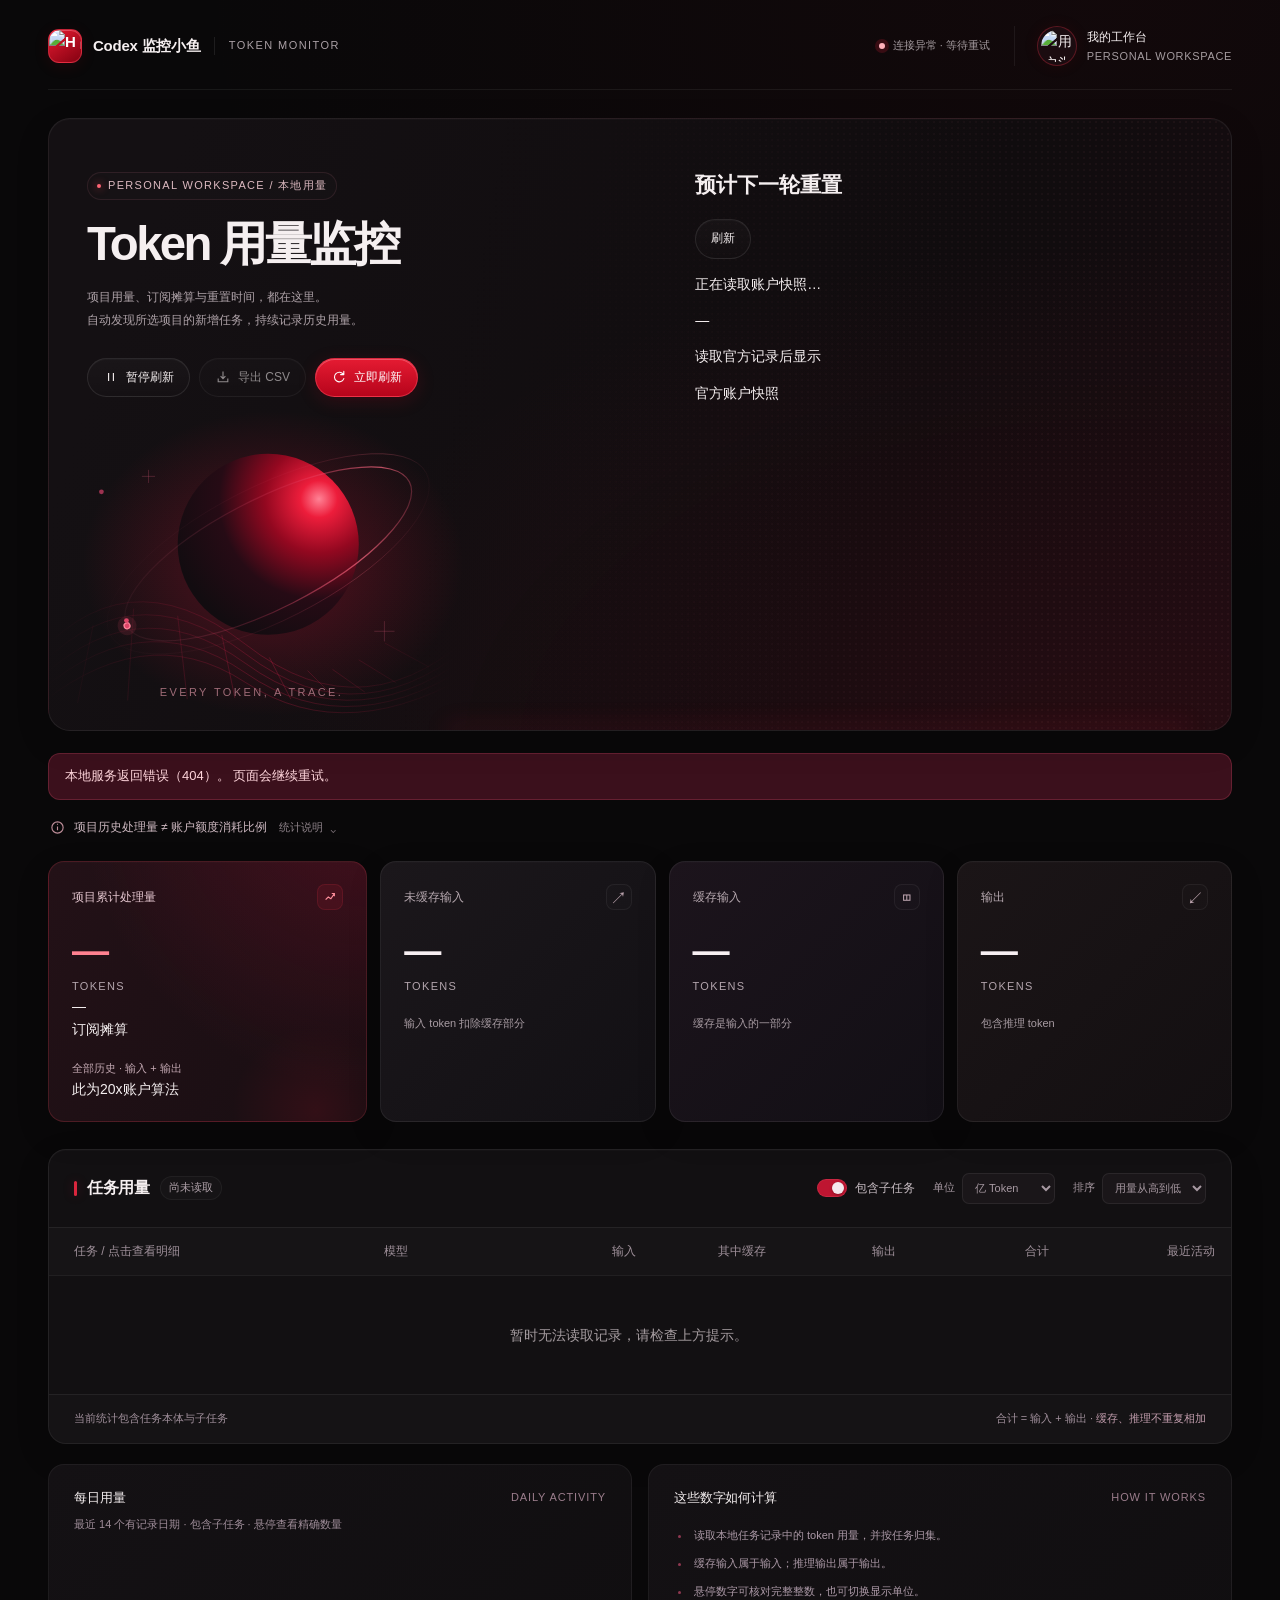
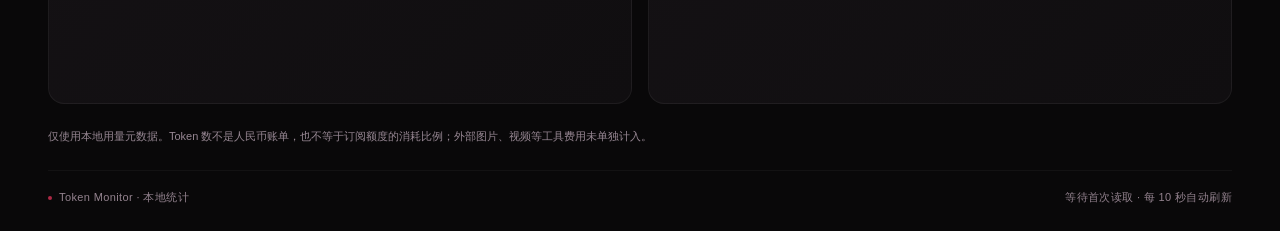
==== commit 5332f60a: "Show per-subtask CNY estimates and align the summary card" ====
--- a/skills/codex-token-monitor/assets/app/index.html
+++ b/skills/codex-token-monitor/assets/app/index.html
@@ -86,7 +86,7 @@
     </div></div>
   </details>
   <section class="metrics" aria-label="用量概览">
-    <article class="metric total"><div class="metric-label"><span id="total-label">项目累计处理量</span><span class="metric-icon" aria-hidden="true"><svg viewBox="0 0 16 16" fill="none" stroke="currentColor" stroke-width="1.3"><path d="M3 11 6 8l3 2 4-6M10 4h3v3"/></svg></span></div><div class="total-figures"><div class="token-figure"><div class="metric-value" id="total-value">—</div><div class="metric-unit">TOKENS</div></div><div class="cost-figure"><div class="cost-value" id="cost-value">—</div><div class="cost-qualifier" id="cost-qualifier">订阅摊算</div><div class="cost-account-note">此为20x账户算法</div></div></div><div class="metric-note" id="total-note">全部历史 · 输入 + 输出</div></article>
+    <article class="metric total"><div class="metric-label"><span id="total-label">项目累计处理量</span><span class="metric-icon" aria-hidden="true"><svg viewBox="0 0 16 16" fill="none" stroke="currentColor" stroke-width="1.3"><path d="M3 11 6 8l3 2 4-6M10 4h3v3"/></svg></span></div><div class="total-figures"><div class="token-figure"><div class="metric-value" id="total-value">—</div><div class="metric-unit">TOKENS</div></div><div class="cost-figure"><div class="cost-value" id="cost-value">—</div><div class="cost-qualifier" id="cost-qualifier">订阅摊算</div></div></div><div class="total-footer"><div class="metric-note" id="total-note">全部历史 · 输入 + 输出</div><span class="cost-account-note">此为20x账户算法</span></div></article>
     <article class="metric"><div class="metric-label">未缓存输入<span class="metric-icon" aria-hidden="true">↗</span></div><div class="metric-value" id="input-value">—</div><div class="metric-unit">TOKENS</div><div class="metric-note">输入 token 扣除缓存部分</div></article>
     <article class="metric"><div class="metric-label">缓存输入<span class="metric-icon" aria-hidden="true">◫</span></div><div class="metric-value" id="cached-value">—</div><div class="metric-unit">TOKENS</div><div class="metric-note" id="cache-note">缓存是输入的一部分</div></article>
     <article class="metric"><div class="metric-label">输出<span class="metric-icon" aria-hidden="true">↙</span></div><div class="metric-value" id="output-value">—</div><div class="metric-unit">TOKENS</div><div class="metric-note" id="reasoning-note">包含推理 token</div></article>
@@ -247,6 +247,24 @@
   card.append(list);
   return card;
 }
+function childBreakdown(children) {
+  const section = el('section','child-breakdown');
+  section.append(el('h3','','子任务明细'),el('p','child-note','每项仅统计该子任务本体；更深层子任务单独列出。'));
+  const list = el('ul','child-list');
+  for (const child of children) {
+    const item = el('li','child-item'), name = el('div','child-name');
+    const title = el('span','child-title',child.title || '未命名子任务');
+    title.title = '子任务 ID：' + child.id;
+    name.append(title,el('span','child-model',child.model || '未记录'));
+    const tokens = usageNode('span','child-tokens',amount(child.usage,'total_tokens'),child.unavailable);
+    tokens.append(' Token');
+    const money = el('span','child-money',FishInsights.moneyText(child.cost));
+    money.title = '按设定的订阅方案摊算 · 非实际账单';
+    item.append(name,tokens,money); list.append(item);
+  }
+  section.append(list);
+  return section;
+}
 function taskRows(task, index) {
   const usage = selectedUsage(task);
   const row = el('tr', 'task-row' + (expanded.has(task.id) ? ' is-expanded' : ''));
@@ -284,6 +302,7 @@
   const cell = el('td'); cell.colSpan = 7;
   const content = el('div','detail-content');
   content.append(detailCard('任务本体',task.own,task.own_unavailable,task.self_cost),detailCard('子任务 · ' + childCount + ' 个',task.children,task.children_unavailable,task.children_cost),detailCard($('include-children').checked ? '当前统计 · 含子任务' : '当前统计 · 仅本体',usage,selectedUnavailable(task),FishInsights.selectedCost(task,$('include-children').checked)));
+  if (task.child_details?.length) content.append(childBreakdown(task.child_details));
   const metadata = el('div','detail-metadata','任务 ID：' + task.id + ' · 用量记录：' + format(task.response_count) + ' 条' + (task.records_source ? ' · 数据来源：' + task.records_source : ''));
   if (task.screenshot_title && task.screenshot_title !== task.title) metadata.prepend(el('p','task-alias','原始截图标题：' + task.screenshot_title));
   for (const warning of task.warnings || []) metadata.append(el('p','task-warning',warning));
